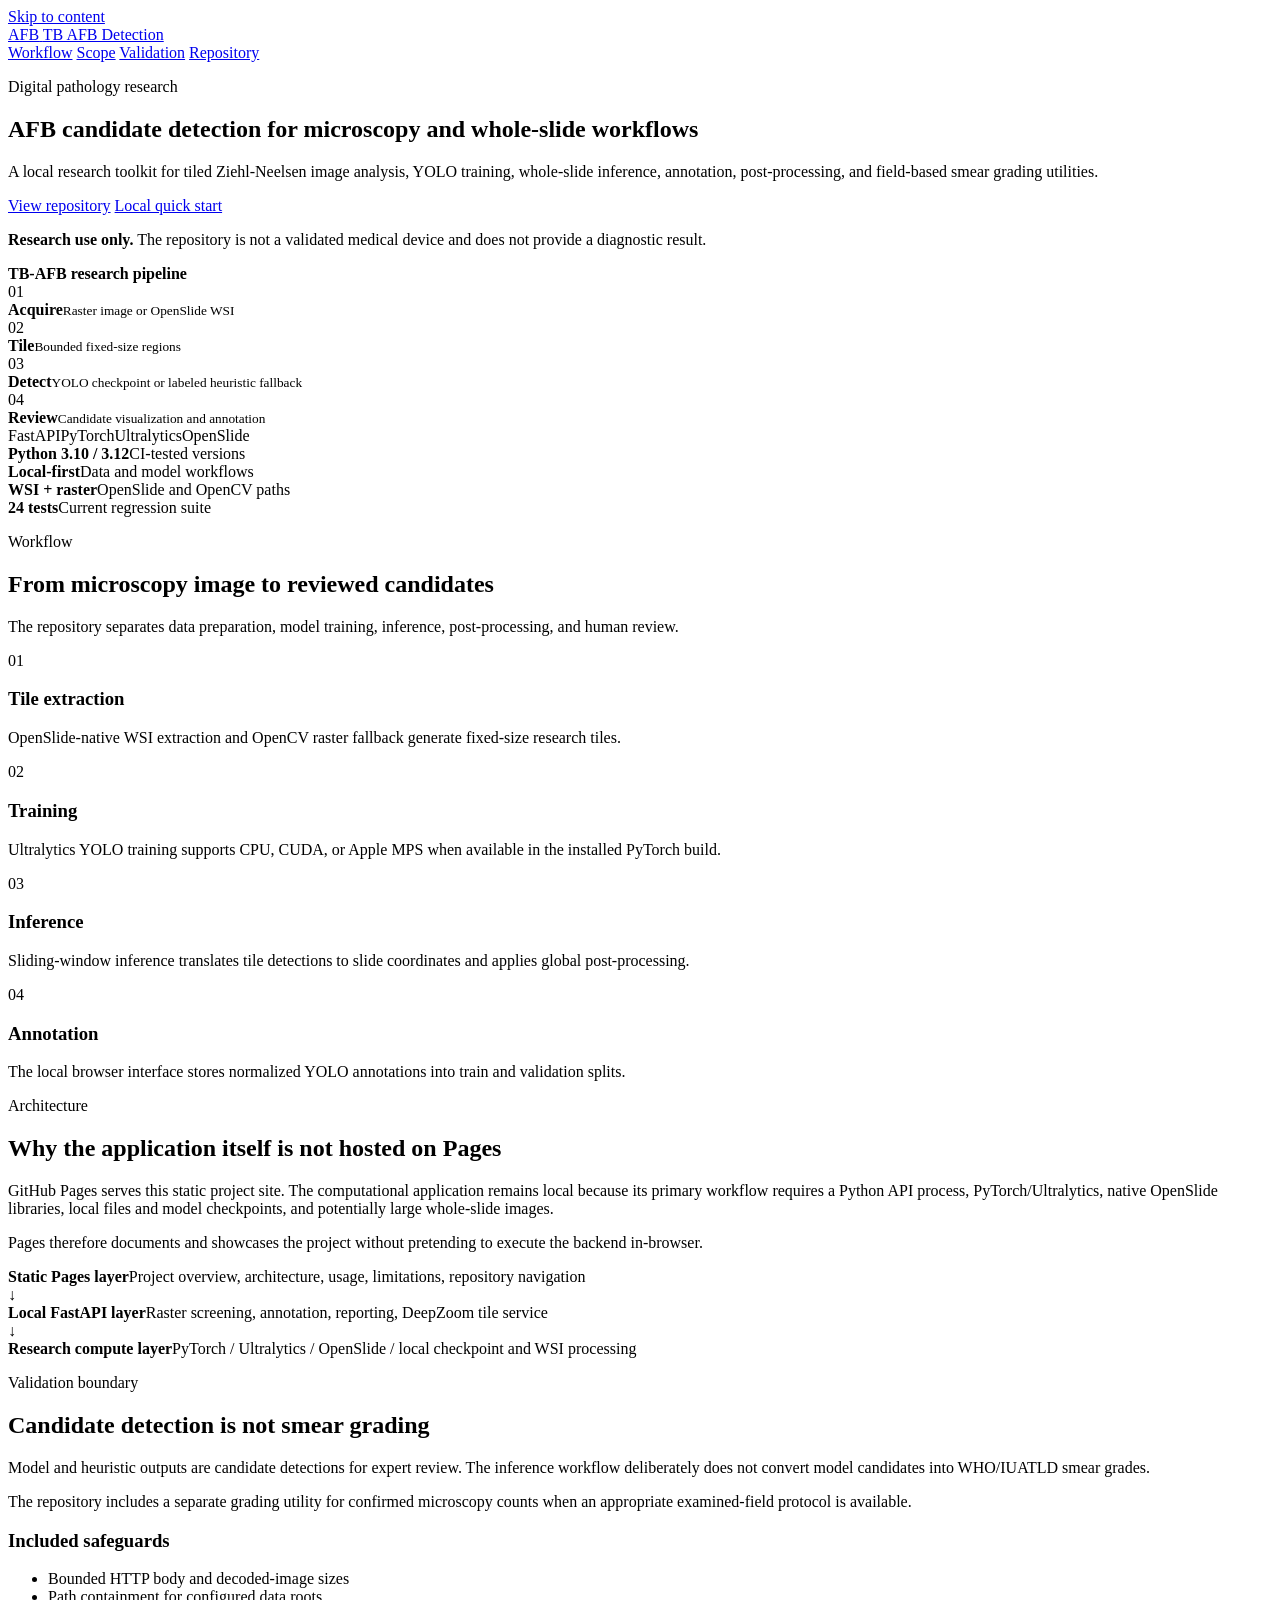
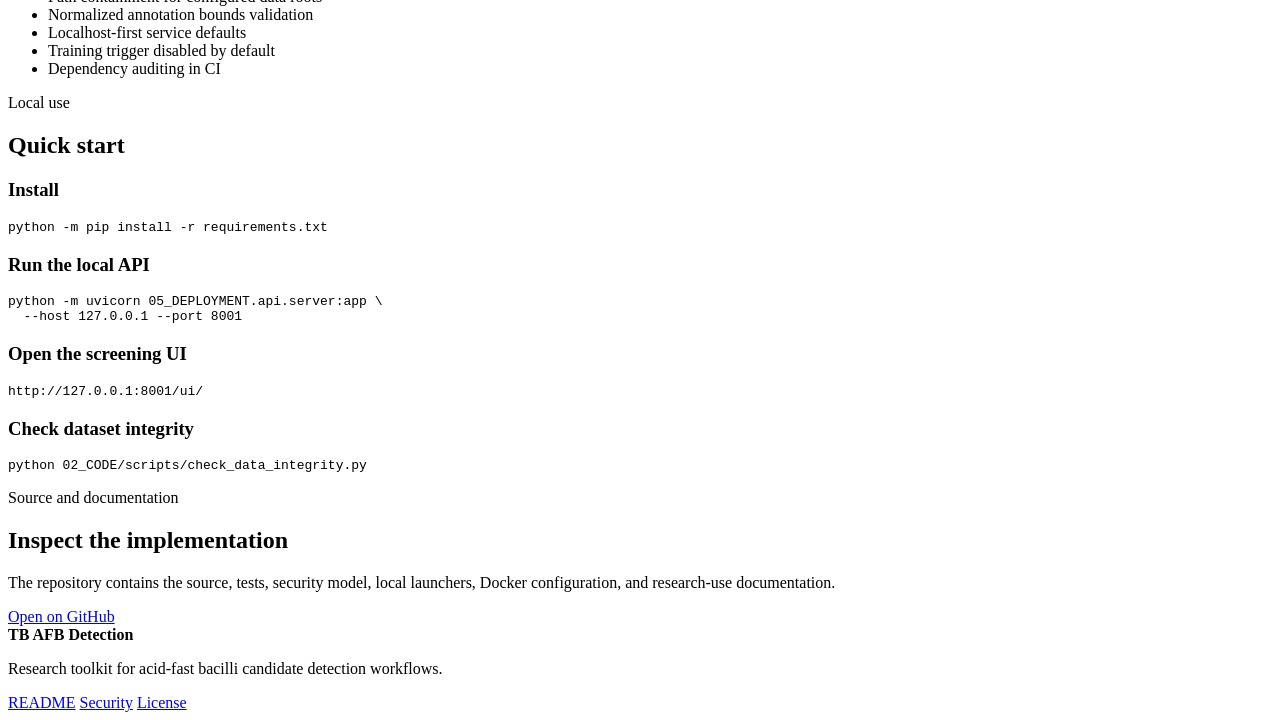
==== docs/index.html @ 01b3e407 "Add GitHub Pages project showcase" ====
<!doctype html>
<html lang="en">
<head>
  <meta charset="utf-8">
  <meta name="viewport" content="width=device-width, initial-scale=1">
  <meta name="description" content="TB AFB Detection research toolkit for acid-fast bacilli candidate detection in Ziehl-Neelsen microscopy images and whole-slide images.">
  <title>TB AFB Detection — Research Toolkit</title>
  <link rel="stylesheet" href="styles.css">
</head>
<body>
  <a class="skip-link" href="#main">Skip to content</a>

  <header class="site-header">
    <div class="shell nav">
      <a class="brand" href="./" aria-label="TB AFB Detection home">
        <span class="brand-mark" aria-hidden="true">AFB</span>
        <span>TB AFB Detection</span>
      </a>
      <nav aria-label="Primary">
        <a href="#workflow">Workflow</a>
        <a href="#scope">Scope</a>
        <a href="#validation">Validation</a>
        <a href="https://github.com/abusuraihsakhri/tb_afb_detection">Repository</a>
      </nav>
    </div>
  </header>

  <main id="main">
    <section class="hero">
      <div class="shell hero-grid">
        <div>
          <p class="eyebrow">Digital pathology research</p>
          <h1>AFB candidate detection for microscopy and whole-slide workflows</h1>
          <p class="lede">
            A local research toolkit for tiled Ziehl-Neelsen image analysis, YOLO training,
            whole-slide inference, annotation, post-processing, and field-based smear grading utilities.
          </p>
          <div class="actions">
            <a class="button primary" href="https://github.com/abusuraihsakhri/tb_afb_detection">View repository</a>
            <a class="button secondary" href="#quickstart">Local quick start</a>
          </div>
          <p class="research-note">
            <strong>Research use only.</strong> The repository is not a validated medical device and does not provide a diagnostic result.
          </p>
        </div>

        <div class="hero-panel" aria-label="Project capability summary">
          <div class="panel-bar">
            <span></span><span></span><span></span>
            <strong>TB-AFB research pipeline</strong>
          </div>
          <div class="pipeline">
            <div class="pipeline-step"><span>01</span><div><strong>Acquire</strong><small>Raster image or OpenSlide WSI</small></div></div>
            <div class="pipeline-step"><span>02</span><div><strong>Tile</strong><small>Bounded fixed-size regions</small></div></div>
            <div class="pipeline-step"><span>03</span><div><strong>Detect</strong><small>YOLO checkpoint or labeled heuristic fallback</small></div></div>
            <div class="pipeline-step"><span>04</span><div><strong>Review</strong><small>Candidate visualization and annotation</small></div></div>
          </div>
          <div class="panel-foot">
            <span>FastAPI</span><span>PyTorch</span><span>Ultralytics</span><span>OpenSlide</span>
          </div>
        </div>
      </div>
    </section>

    <section class="section compact" aria-label="Project status">
      <div class="shell stats">
        <article><strong>Python 3.10 / 3.12</strong><span>CI-tested versions</span></article>
        <article><strong>Local-first</strong><span>Data and model workflows</span></article>
        <article><strong>WSI + raster</strong><span>OpenSlide and OpenCV paths</span></article>
        <article><strong>24 tests</strong><span>Current regression suite</span></article>
      </div>
    </section>

    <section class="section" id="workflow">
      <div class="shell">
        <div class="section-heading">
          <p class="eyebrow">Workflow</p>
          <h2>From microscopy image to reviewed candidates</h2>
          <p>The repository separates data preparation, model training, inference, post-processing, and human review.</p>
        </div>

        <div class="cards four">
          <article class="card">
            <span class="card-index">01</span>
            <h3>Tile extraction</h3>
            <p>OpenSlide-native WSI extraction and OpenCV raster fallback generate fixed-size research tiles.</p>
          </article>
          <article class="card">
            <span class="card-index">02</span>
            <h3>Training</h3>
            <p>Ultralytics YOLO training supports CPU, CUDA, or Apple MPS when available in the installed PyTorch build.</p>
          </article>
          <article class="card">
            <span class="card-index">03</span>
            <h3>Inference</h3>
            <p>Sliding-window inference translates tile detections to slide coordinates and applies global post-processing.</p>
          </article>
          <article class="card">
            <span class="card-index">04</span>
            <h3>Annotation</h3>
            <p>The local browser interface stores normalized YOLO annotations into train and validation splits.</p>
          </article>
        </div>
      </div>
    </section>

    <section class="section muted" id="scope">
      <div class="shell split">
        <div>
          <p class="eyebrow">Architecture</p>
          <h2>Why the application itself is not hosted on Pages</h2>
          <p>
            GitHub Pages serves this static project site. The computational application remains local because
            its primary workflow requires a Python API process, PyTorch/Ultralytics, native OpenSlide libraries,
            local files and model checkpoints, and potentially large whole-slide images.
          </p>
          <p>
            Pages therefore documents and showcases the project without pretending to execute the backend in-browser.
          </p>
        </div>

        <div class="stack">
          <div class="stack-item"><strong>Static Pages layer</strong><span>Project overview, architecture, usage, limitations, repository navigation</span></div>
          <div class="stack-arrow" aria-hidden="true">↓</div>
          <div class="stack-item"><strong>Local FastAPI layer</strong><span>Raster screening, annotation, reporting, DeepZoom tile service</span></div>
          <div class="stack-arrow" aria-hidden="true">↓</div>
          <div class="stack-item"><strong>Research compute layer</strong><span>PyTorch / Ultralytics / OpenSlide / local checkpoint and WSI processing</span></div>
        </div>
      </div>
    </section>

    <section class="section" id="validation">
      <div class="shell split">
        <div>
          <p class="eyebrow">Validation boundary</p>
          <h2>Candidate detection is not smear grading</h2>
          <p>
            Model and heuristic outputs are candidate detections for expert review. The inference workflow deliberately
            does not convert model candidates into WHO/IUATLD smear grades.
          </p>
          <p>
            The repository includes a separate grading utility for confirmed microscopy counts when an appropriate
            examined-field protocol is available.
          </p>
        </div>

        <aside class="notice-card">
          <h3>Included safeguards</h3>
          <ul>
            <li>Bounded HTTP body and decoded-image sizes</li>
            <li>Path containment for configured data roots</li>
            <li>Normalized annotation bounds validation</li>
            <li>Localhost-first service defaults</li>
            <li>Training trigger disabled by default</li>
            <li>Dependency auditing in CI</li>
          </ul>
        </aside>
      </div>
    </section>

    <section class="section muted" id="quickstart">
      <div class="shell">
        <div class="section-heading">
          <p class="eyebrow">Local use</p>
          <h2>Quick start</h2>
        </div>

        <div class="code-grid">
          <div>
            <h3>Install</h3>
            <pre><code>python -m pip install -r requirements.txt</code></pre>
          </div>
          <div>
            <h3>Run the local API</h3>
            <pre><code>python -m uvicorn 05_DEPLOYMENT.api.server:app \
  --host 127.0.0.1 --port 8001</code></pre>
          </div>
          <div>
            <h3>Open the screening UI</h3>
            <pre><code>http://127.0.0.1:8001/ui/</code></pre>
          </div>
          <div>
            <h3>Check dataset integrity</h3>
            <pre><code>python 02_CODE/scripts/check_data_integrity.py</code></pre>
          </div>
        </div>
      </div>
    </section>

    <section class="section">
      <div class="shell callout">
        <div>
          <p class="eyebrow">Source and documentation</p>
          <h2>Inspect the implementation</h2>
          <p>The repository contains the source, tests, security model, local launchers, Docker configuration, and research-use documentation.</p>
        </div>
        <a class="button primary" href="https://github.com/abusuraihsakhri/tb_afb_detection">Open on GitHub</a>
      </div>
    </section>
  </main>

  <footer>
    <div class="shell footer-grid">
      <div>
        <strong>TB AFB Detection</strong>
        <p>Research toolkit for acid-fast bacilli candidate detection workflows.</p>
      </div>
      <div>
        <a href="https://github.com/abusuraihsakhri/tb_afb_detection/blob/main/README.md">README</a>
        <a href="https://github.com/abusuraihsakhri/tb_afb_detection/blob/main/SECURITY.md">Security</a>
        <a href="https://github.com/abusuraihsakhri/tb_afb_detection/blob/main/LICENSE">License</a>
      </div>
    </div>
  </footer>
</body>
</html>
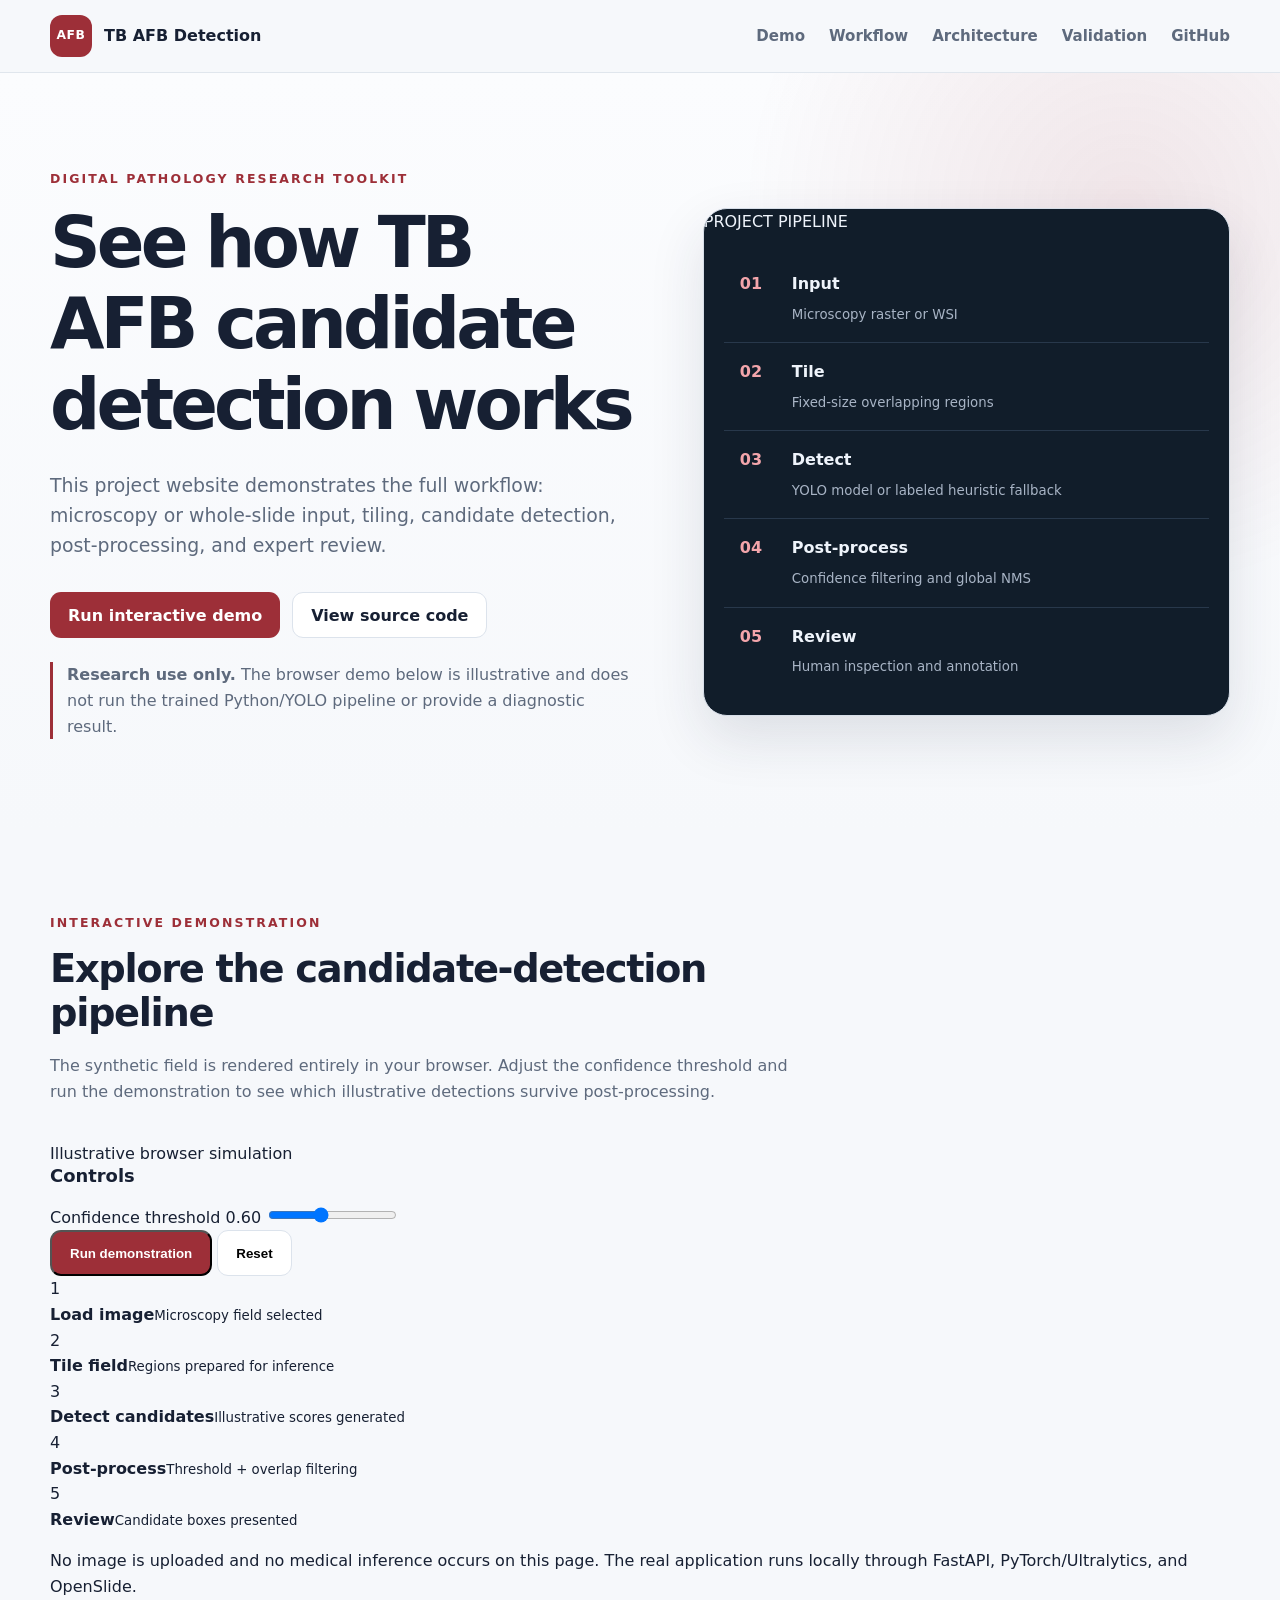
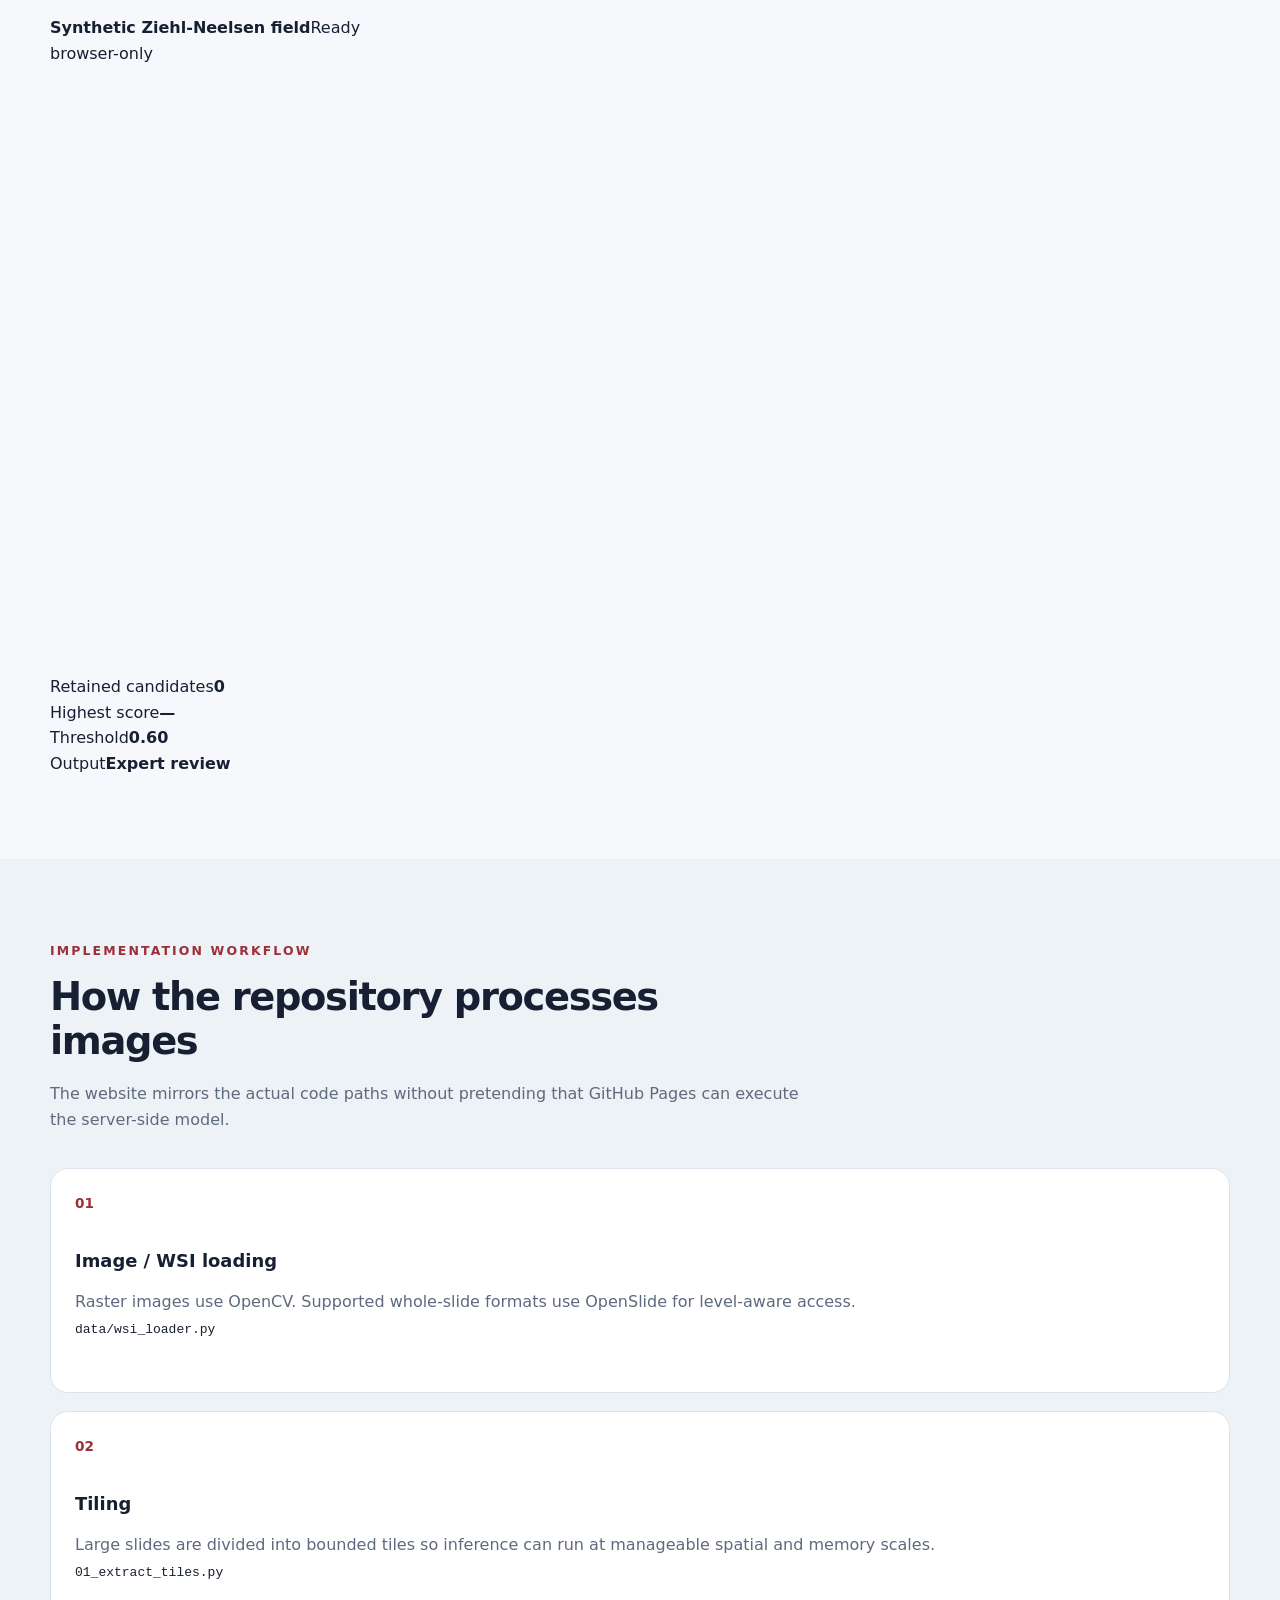
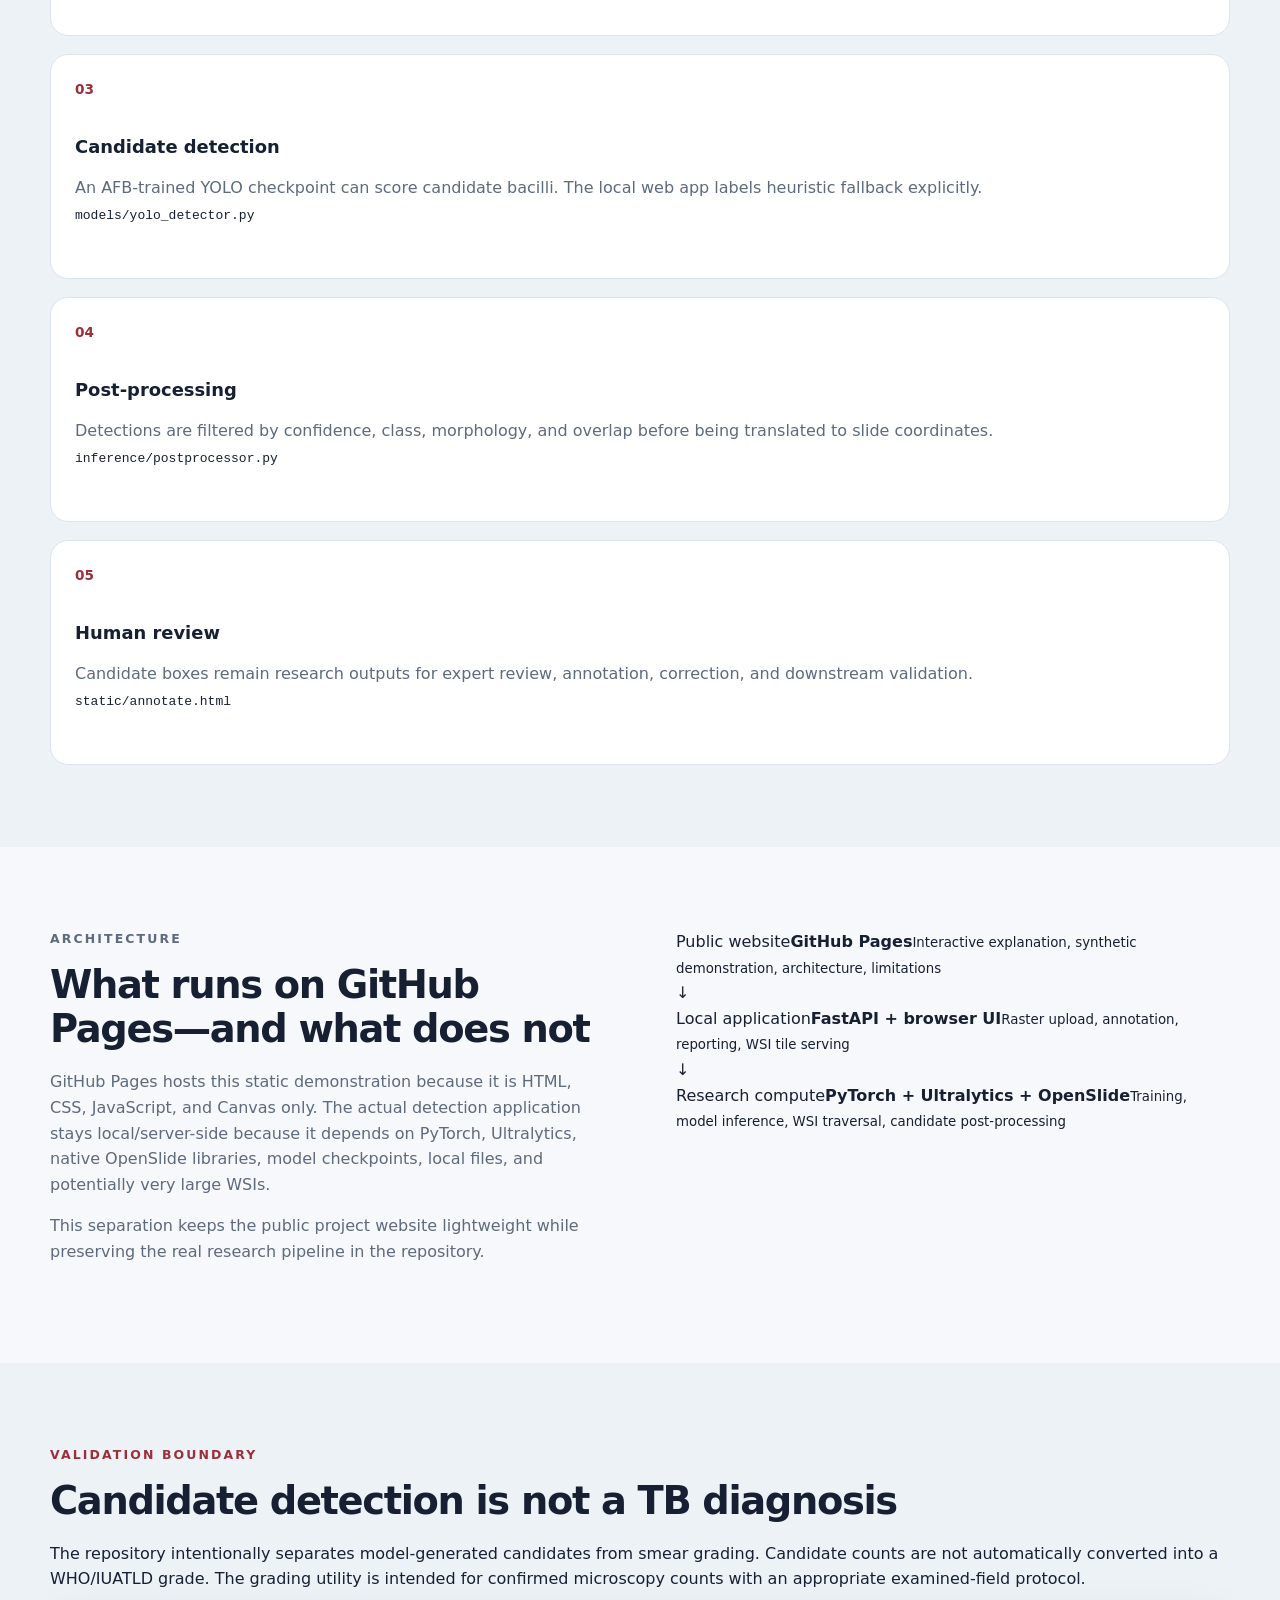
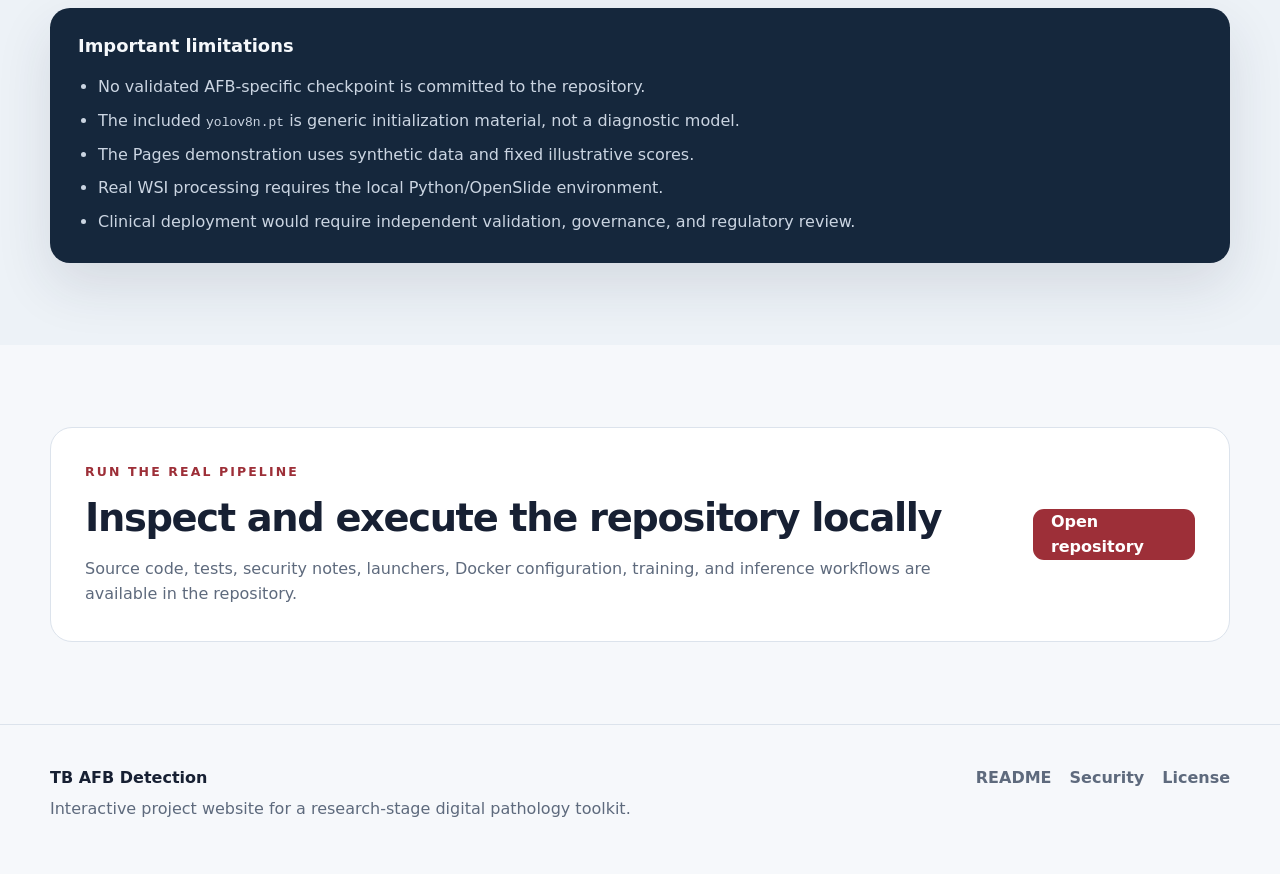
==== commit 4c91dd6f: "Build interactive TB-AFB project showcase" ====
--- a/docs/index.html
+++ b/docs/index.html
@@ -3,24 +3,18 @@
 <head>
   <meta charset="utf-8">
   <meta name="viewport" content="width=device-width, initial-scale=1">
-  <meta name="description" content="TB AFB Detection research toolkit for acid-fast bacilli candidate detection in Ziehl-Neelsen microscopy images and whole-slide images.">
-  <title>TB AFB Detection — Research Toolkit</title>
+  <meta name="description" content="Interactive project website for the TB AFB Detection research toolkit, demonstrating the microscopy and whole-slide candidate-detection workflow.">
+  <meta http-equiv="Content-Security-Policy" content="default-src 'self'; script-src 'self'; style-src 'self'; img-src 'self' data: blob:; object-src 'none'; base-uri 'none'; form-action 'none'">
+  <title>TB AFB Detection — Interactive Project Demo</title>
   <link rel="stylesheet" href="styles.css">
 </head>
 <body>
   <a class="skip-link" href="#main">Skip to content</a>
-
   <header class="site-header">
     <div class="shell nav">
-      <a class="brand" href="./" aria-label="TB AFB Detection home">
-        <span class="brand-mark" aria-hidden="true">AFB</span>
-        <span>TB AFB Detection</span>
-      </a>
-      <nav aria-label="Primary">
-        <a href="#workflow">Workflow</a>
-        <a href="#scope">Scope</a>
-        <a href="#validation">Validation</a>
-        <a href="https://github.com/abusuraihsakhri/tb_afb_detection">Repository</a>
+      <a class="brand" href="./" aria-label="TB AFB Detection home"><span class="brand-mark" aria-hidden="true">AFB</span><span>TB AFB Detection</span></a>
+      <nav aria-label="Primary navigation">
+        <a href="#demo">Demo</a><a href="#workflow">Workflow</a><a href="#architecture">Architecture</a><a href="#validation">Validation</a><a href="https://github.com/abusuraihsakhri/tb_afb_detection">GitHub</a>
       </nav>
     </div>
   </header>
@@ -29,188 +23,104 @@
     <section class="hero">
       <div class="shell hero-grid">
         <div>
-          <p class="eyebrow">Digital pathology research</p>
-          <h1>AFB candidate detection for microscopy and whole-slide workflows</h1>
-          <p class="lede">
-            A local research toolkit for tiled Ziehl-Neelsen image analysis, YOLO training,
-            whole-slide inference, annotation, post-processing, and field-based smear grading utilities.
-          </p>
+          <p class="eyebrow">Digital pathology research toolkit</p>
+          <h1>See how TB AFB candidate detection works</h1>
+          <p class="lede">This project website demonstrates the full workflow: microscopy or whole-slide input, tiling, candidate detection, post-processing, and expert review.</p>
           <div class="actions">
-            <a class="button primary" href="https://github.com/abusuraihsakhri/tb_afb_detection">View repository</a>
-            <a class="button secondary" href="#quickstart">Local quick start</a>
+            <a class="button primary" href="#demo">Run interactive demo</a>
+            <a class="button secondary" href="https://github.com/abusuraihsakhri/tb_afb_detection">View source code</a>
           </div>
-          <p class="research-note">
-            <strong>Research use only.</strong> The repository is not a validated medical device and does not provide a diagnostic result.
-          </p>
+          <p class="research-note"><strong>Research use only.</strong> The browser demo below is illustrative and does not run the trained Python/YOLO pipeline or provide a diagnostic result.</p>
         </div>
+        <aside class="hero-panel" aria-label="Pipeline summary">
+          <div class="panel-label">PROJECT PIPELINE</div>
+          <div class="pipeline">
+            <div class="pipeline-step"><span>01</span><div><strong>Input</strong><small>Microscopy raster or WSI</small></div></div>
+            <div class="pipeline-step"><span>02</span><div><strong>Tile</strong><small>Fixed-size overlapping regions</small></div></div>
+            <div class="pipeline-step"><span>03</span><div><strong>Detect</strong><small>YOLO model or labeled heuristic fallback</small></div></div>
+            <div class="pipeline-step"><span>04</span><div><strong>Post-process</strong><small>Confidence filtering and global NMS</small></div></div>
+            <div class="pipeline-step"><span>05</span><div><strong>Review</strong><small>Human inspection and annotation</small></div></div>
+          </div>
+        </aside>
+      </div>
+    </section>
 
-        <div class="hero-panel" aria-label="Project capability summary">
-          <div class="panel-bar">
-            <span></span><span></span><span></span>
-            <strong>TB-AFB research pipeline</strong>
-          </div>
-          <div class="pipeline">
-            <div class="pipeline-step"><span>01</span><div><strong>Acquire</strong><small>Raster image or OpenSlide WSI</small></div></div>
-            <div class="pipeline-step"><span>02</span><div><strong>Tile</strong><small>Bounded fixed-size regions</small></div></div>
-            <div class="pipeline-step"><span>03</span><div><strong>Detect</strong><small>YOLO checkpoint or labeled heuristic fallback</small></div></div>
-            <div class="pipeline-step"><span>04</span><div><strong>Review</strong><small>Candidate visualization and annotation</small></div></div>
-          </div>
-          <div class="panel-foot">
-            <span>FastAPI</span><span>PyTorch</span><span>Ultralytics</span><span>OpenSlide</span>
-          </div>
+    <section class="section demo-section" id="demo">
+      <div class="shell">
+        <div class="section-heading">
+          <p class="eyebrow">Interactive demonstration</p>
+          <h2>Explore the candidate-detection pipeline</h2>
+          <p>The synthetic field is rendered entirely in your browser. Adjust the confidence threshold and run the demonstration to see which illustrative detections survive post-processing.</p>
+        </div>
+        <div class="demo-layout">
+          <section class="demo-controls" aria-label="Demo controls">
+            <div class="demo-badge">Illustrative browser simulation</div>
+            <h3>Controls</h3>
+            <label class="slider-label" for="threshold">Confidence threshold <output id="threshold-value" for="threshold">0.60</output></label>
+            <input id="threshold" type="range" min="0.40" max="0.90" step="0.05" value="0.60">
+            <div class="button-row">
+              <button class="button primary" id="run-demo" type="button">Run demonstration</button>
+              <button class="button secondary" id="reset-demo" type="button">Reset</button>
+            </div>
+            <div class="stage-list" aria-label="Pipeline stages">
+              <div class="stage" data-stage="input"><span>1</span><div><strong>Load image</strong><small>Microscopy field selected</small></div></div>
+              <div class="stage" data-stage="tile"><span>2</span><div><strong>Tile field</strong><small>Regions prepared for inference</small></div></div>
+              <div class="stage" data-stage="detect"><span>3</span><div><strong>Detect candidates</strong><small>Illustrative scores generated</small></div></div>
+              <div class="stage" data-stage="post"><span>4</span><div><strong>Post-process</strong><small>Threshold + overlap filtering</small></div></div>
+              <div class="stage" data-stage="review"><span>5</span><div><strong>Review</strong><small>Candidate boxes presented</small></div></div>
+            </div>
+            <p class="demo-note">No image is uploaded and no medical inference occurs on this page. The real application runs locally through FastAPI, PyTorch/Ultralytics, and OpenSlide.</p>
+          </section>
+
+          <section class="demo-visual" aria-label="Synthetic microscopy demonstration">
+            <div class="viewer-bar"><div><strong>Synthetic Ziehl-Neelsen field</strong><span id="demo-status">Ready</span></div><span class="viewer-chip">browser-only</span></div>
+            <div class="canvas-wrap"><canvas id="demo-canvas" width="960" height="600" aria-label="Synthetic microscopy field with illustrative AFB candidate boxes"></canvas></div>
+            <div class="demo-metrics" aria-live="polite">
+              <article><span>Retained candidates</span><strong id="candidate-count">0</strong></article>
+              <article><span>Highest score</span><strong id="highest-score">—</strong></article>
+              <article><span>Threshold</span><strong id="metric-threshold">0.60</strong></article>
+              <article><span>Output</span><strong>Expert review</strong></article>
+            </div>
+          </section>
         </div>
       </div>
     </section>
 
-    <section class="section compact" aria-label="Project status">
-      <div class="shell stats">
-        <article><strong>Python 3.10 / 3.12</strong><span>CI-tested versions</span></article>
-        <article><strong>Local-first</strong><span>Data and model workflows</span></article>
-        <article><strong>WSI + raster</strong><span>OpenSlide and OpenCV paths</span></article>
-        <article><strong>24 tests</strong><span>Current regression suite</span></article>
-      </div>
-    </section>
-
-    <section class="section" id="workflow">
+    <section class="section muted" id="workflow">
       <div class="shell">
-        <div class="section-heading">
-          <p class="eyebrow">Workflow</p>
-          <h2>From microscopy image to reviewed candidates</h2>
-          <p>The repository separates data preparation, model training, inference, post-processing, and human review.</p>
-        </div>
-
-        <div class="cards four">
-          <article class="card">
-            <span class="card-index">01</span>
-            <h3>Tile extraction</h3>
-            <p>OpenSlide-native WSI extraction and OpenCV raster fallback generate fixed-size research tiles.</p>
-          </article>
-          <article class="card">
-            <span class="card-index">02</span>
-            <h3>Training</h3>
-            <p>Ultralytics YOLO training supports CPU, CUDA, or Apple MPS when available in the installed PyTorch build.</p>
-          </article>
-          <article class="card">
-            <span class="card-index">03</span>
-            <h3>Inference</h3>
-            <p>Sliding-window inference translates tile detections to slide coordinates and applies global post-processing.</p>
-          </article>
-          <article class="card">
-            <span class="card-index">04</span>
-            <h3>Annotation</h3>
-            <p>The local browser interface stores normalized YOLO annotations into train and validation splits.</p>
-          </article>
+        <div class="section-heading"><p class="eyebrow">Implementation workflow</p><h2>How the repository processes images</h2><p>The website mirrors the actual code paths without pretending that GitHub Pages can execute the server-side model.</p></div>
+        <div class="cards five">
+          <article class="card"><span class="card-index">01</span><h3>Image / WSI loading</h3><p>Raster images use OpenCV. Supported whole-slide formats use OpenSlide for level-aware access.</p><code>data/wsi_loader.py</code></article>
+          <article class="card"><span class="card-index">02</span><h3>Tiling</h3><p>Large slides are divided into bounded tiles so inference can run at manageable spatial and memory scales.</p><code>01_extract_tiles.py</code></article>
+          <article class="card"><span class="card-index">03</span><h3>Candidate detection</h3><p>An AFB-trained YOLO checkpoint can score candidate bacilli. The local web app labels heuristic fallback explicitly.</p><code>models/yolo_detector.py</code></article>
+          <article class="card"><span class="card-index">04</span><h3>Post-processing</h3><p>Detections are filtered by confidence, class, morphology, and overlap before being translated to slide coordinates.</p><code>inference/postprocessor.py</code></article>
+          <article class="card"><span class="card-index">05</span><h3>Human review</h3><p>Candidate boxes remain research outputs for expert review, annotation, correction, and downstream validation.</p><code>static/annotate.html</code></article>
         </div>
       </div>
     </section>
 
-    <section class="section muted" id="scope">
+    <section class="section" id="architecture">
       <div class="shell split">
-        <div>
-          <p class="eyebrow">Architecture</p>
-          <h2>Why the application itself is not hosted on Pages</h2>
-          <p>
-            GitHub Pages serves this static project site. The computational application remains local because
-            its primary workflow requires a Python API process, PyTorch/Ultralytics, native OpenSlide libraries,
-            local files and model checkpoints, and potentially large whole-slide images.
-          </p>
-          <p>
-            Pages therefore documents and showcases the project without pretending to execute the backend in-browser.
-          </p>
-        </div>
-
-        <div class="stack">
-          <div class="stack-item"><strong>Static Pages layer</strong><span>Project overview, architecture, usage, limitations, repository navigation</span></div>
-          <div class="stack-arrow" aria-hidden="true">↓</div>
-          <div class="stack-item"><strong>Local FastAPI layer</strong><span>Raster screening, annotation, reporting, DeepZoom tile service</span></div>
-          <div class="stack-arrow" aria-hidden="true">↓</div>
-          <div class="stack-item"><strong>Research compute layer</strong><span>PyTorch / Ultralytics / OpenSlide / local checkpoint and WSI processing</span></div>
+        <div><p class="eyebrow">Architecture</p><h2>What runs on GitHub Pages—and what does not</h2><p>GitHub Pages hosts this static demonstration because it is HTML, CSS, JavaScript, and Canvas only. The actual detection application stays local/server-side because it depends on PyTorch, Ultralytics, native OpenSlide libraries, model checkpoints, local files, and potentially very large WSIs.</p><p>This separation keeps the public project website lightweight while preserving the real research pipeline in the repository.</p></div>
+        <div class="architecture-stack">
+          <div class="architecture-item"><span>Public website</span><strong>GitHub Pages</strong><small>Interactive explanation, synthetic demonstration, architecture, limitations</small></div><div class="connector">↓</div>
+          <div class="architecture-item"><span>Local application</span><strong>FastAPI + browser UI</strong><small>Raster upload, annotation, reporting, WSI tile serving</small></div><div class="connector">↓</div>
+          <div class="architecture-item"><span>Research compute</span><strong>PyTorch + Ultralytics + OpenSlide</strong><small>Training, model inference, WSI traversal, candidate post-processing</small></div>
         </div>
       </div>
     </section>
 
-    <section class="section" id="validation">
-      <div class="shell split">
-        <div>
-          <p class="eyebrow">Validation boundary</p>
-          <h2>Candidate detection is not smear grading</h2>
-          <p>
-            Model and heuristic outputs are candidate detections for expert review. The inference workflow deliberately
-            does not convert model candidates into WHO/IUATLD smear grades.
-          </p>
-          <p>
-            The repository includes a separate grading utility for confirmed microscopy counts when an appropriate
-            examined-field protocol is available.
-          </p>
-        </div>
-
-        <aside class="notice-card">
-          <h3>Included safeguards</h3>
-          <ul>
-            <li>Bounded HTTP body and decoded-image sizes</li>
-            <li>Path containment for configured data roots</li>
-            <li>Normalized annotation bounds validation</li>
-            <li>Localhost-first service defaults</li>
-            <li>Training trigger disabled by default</li>
-            <li>Dependency auditing in CI</li>
-          </ul>
-        </aside>
+    <section class="section muted" id="validation">
+      <div class="shell validation-grid">
+        <div><p class="eyebrow">Validation boundary</p><h2>Candidate detection is not a TB diagnosis</h2><p>The repository intentionally separates model-generated candidates from smear grading. Candidate counts are not automatically converted into a WHO/IUATLD grade. The grading utility is intended for confirmed microscopy counts with an appropriate examined-field protocol.</p></div>
+        <aside class="notice-card"><h3>Important limitations</h3><ul><li>No validated AFB-specific checkpoint is committed to the repository.</li><li>The included <code>yolov8n.pt</code> is generic initialization material, not a diagnostic model.</li><li>The Pages demonstration uses synthetic data and fixed illustrative scores.</li><li>Real WSI processing requires the local Python/OpenSlide environment.</li><li>Clinical deployment would require independent validation, governance, and regulatory review.</li></ul></aside>
       </div>
     </section>
 
-    <section class="section muted" id="quickstart">
-      <div class="shell">
-        <div class="section-heading">
-          <p class="eyebrow">Local use</p>
-          <h2>Quick start</h2>
-        </div>
-
-        <div class="code-grid">
-          <div>
-            <h3>Install</h3>
-            <pre><code>python -m pip install -r requirements.txt</code></pre>
-          </div>
-          <div>
-            <h3>Run the local API</h3>
-            <pre><code>python -m uvicorn 05_DEPLOYMENT.api.server:app \
-  --host 127.0.0.1 --port 8001</code></pre>
-          </div>
-          <div>
-            <h3>Open the screening UI</h3>
-            <pre><code>http://127.0.0.1:8001/ui/</code></pre>
-          </div>
-          <div>
-            <h3>Check dataset integrity</h3>
-            <pre><code>python 02_CODE/scripts/check_data_integrity.py</code></pre>
-          </div>
-        </div>
-      </div>
-    </section>
-
-    <section class="section">
-      <div class="shell callout">
-        <div>
-          <p class="eyebrow">Source and documentation</p>
-          <h2>Inspect the implementation</h2>
-          <p>The repository contains the source, tests, security model, local launchers, Docker configuration, and research-use documentation.</p>
-        </div>
-        <a class="button primary" href="https://github.com/abusuraihsakhri/tb_afb_detection">Open on GitHub</a>
-      </div>
-    </section>
+    <section class="section"><div class="shell callout"><div><p class="eyebrow">Run the real pipeline</p><h2>Inspect and execute the repository locally</h2><p>Source code, tests, security notes, launchers, Docker configuration, training, and inference workflows are available in the repository.</p></div><a class="button primary" href="https://github.com/abusuraihsakhri/tb_afb_detection">Open repository</a></div></section>
   </main>
 
-  <footer>
-    <div class="shell footer-grid">
-      <div>
-        <strong>TB AFB Detection</strong>
-        <p>Research toolkit for acid-fast bacilli candidate detection workflows.</p>
-      </div>
-      <div>
-        <a href="https://github.com/abusuraihsakhri/tb_afb_detection/blob/main/README.md">README</a>
-        <a href="https://github.com/abusuraihsakhri/tb_afb_detection/blob/main/SECURITY.md">Security</a>
-        <a href="https://github.com/abusuraihsakhri/tb_afb_detection/blob/main/LICENSE">License</a>
-      </div>
-    </div>
-  </footer>
+  <footer><div class="shell footer-grid"><div><strong>TB AFB Detection</strong><p>Interactive project website for a research-stage digital pathology toolkit.</p></div><div><a href="https://github.com/abusuraihsakhri/tb_afb_detection/blob/main/README.md">README</a><a href="https://github.com/abusuraihsakhri/tb_afb_detection/blob/main/SECURITY.md">Security</a><a href="https://github.com/abusuraihsakhri/tb_afb_detection/blob/main/LICENSE">License</a></div></div></footer>
+  <script src="demo.js"></script>
 </body>
 </html>
--- a/docs/styles.css
+++ b/docs/styles.css
@@ -0,0 +1,313 @@
+:root {
+  --bg: #f6f8fb;
+  --surface: #ffffff;
+  --surface-alt: #edf2f7;
+  --text: #172033;
+  --muted: #5e6a7d;
+  --line: #dce3ec;
+  --accent: #9d2f38;
+  --accent-dark: #76232a;
+  --navy: #15273c;
+  --radius: 18px;
+  --shadow: 0 22px 55px rgba(29, 44, 67, 0.12);
+}
+
+* { box-sizing: border-box; }
+html { scroll-behavior: smooth; }
+body {
+  margin: 0;
+  font-family: Inter, ui-sans-serif, system-ui, -apple-system, BlinkMacSystemFont, "Segoe UI", sans-serif;
+  color: var(--text);
+  background: var(--bg);
+  line-height: 1.6;
+}
+a { color: inherit; }
+.shell { width: min(1180px, calc(100% - 40px)); margin: 0 auto; }
+.skip-link {
+  position: absolute;
+  left: -9999px;
+  top: 8px;
+  padding: 10px 14px;
+  background: var(--navy);
+  color: #fff;
+  border-radius: 8px;
+  z-index: 100;
+}
+.skip-link:focus { left: 12px; }
+.site-header {
+  position: sticky;
+  top: 0;
+  z-index: 20;
+  background: rgba(246, 248, 251, 0.92);
+  backdrop-filter: blur(14px);
+  border-bottom: 1px solid rgba(220, 227, 236, 0.85);
+}
+.nav {
+  min-height: 72px;
+  display: flex;
+  align-items: center;
+  justify-content: space-between;
+  gap: 28px;
+}
+.brand {
+  display: flex;
+  gap: 12px;
+  align-items: center;
+  text-decoration: none;
+  font-weight: 750;
+}
+.brand-mark {
+  display: grid;
+  place-items: center;
+  width: 42px;
+  height: 42px;
+  border-radius: 12px;
+  background: var(--accent);
+  color: #fff;
+  font-size: .77rem;
+  letter-spacing: .05em;
+}
+nav { display: flex; align-items: center; gap: 24px; }
+nav a {
+  text-decoration: none;
+  color: var(--muted);
+  font-size: .94rem;
+  font-weight: 600;
+}
+nav a:hover, nav a:focus-visible { color: var(--accent); }
+.hero {
+  padding: 96px 0 76px;
+  background:
+    radial-gradient(circle at 88% 18%, rgba(157,47,56,.11), transparent 24rem),
+    linear-gradient(180deg, #fbfcfe, var(--bg));
+}
+.hero-grid {
+  display: grid;
+  grid-template-columns: 1.05fr .95fr;
+  align-items: center;
+  gap: 70px;
+}
+.eyebrow {
+  margin: 0 0 14px;
+  font-size: .78rem;
+  text-transform: uppercase;
+  letter-spacing: .17em;
+  font-weight: 800;
+  color: var(--accent);
+}
+h1, h2, h3 { line-height: 1.15; margin-top: 0; }
+h1 {
+  max-width: 760px;
+  margin-bottom: 24px;
+  font-size: clamp(2.6rem, 5.5vw, 5.3rem);
+  letter-spacing: -.055em;
+}
+h2 {
+  font-size: clamp(2rem, 3vw, 3rem);
+  letter-spacing: -.035em;
+  margin-bottom: 18px;
+}
+h3 { font-size: 1.12rem; }
+.lede {
+  max-width: 700px;
+  color: var(--muted);
+  font-size: 1.18rem;
+}
+.actions {
+  display: flex;
+  gap: 12px;
+  flex-wrap: wrap;
+  margin: 32px 0 24px;
+}
+.button {
+  display: inline-flex;
+  justify-content: center;
+  align-items: center;
+  min-height: 46px;
+  padding: 0 18px;
+  border-radius: 11px;
+  text-decoration: none;
+  font-weight: 750;
+  transition: .18s ease;
+}
+.button:hover { transform: translateY(-1px); }
+.primary { background: var(--accent); color: #fff; }
+.primary:hover { background: var(--accent-dark); }
+.secondary { border: 1px solid var(--line); background: var(--surface); }
+.research-note {
+  padding-left: 14px;
+  border-left: 3px solid var(--accent);
+  color: var(--muted);
+  max-width: 690px;
+}
+.hero-panel {
+  overflow: hidden;
+  border: 1px solid #d7dee8;
+  border-radius: 24px;
+  background: #111d2a;
+  box-shadow: var(--shadow);
+  color: #eff4fb;
+}
+.panel-bar {
+  display: flex;
+  align-items: center;
+  gap: 7px;
+  padding: 15px 18px;
+  border-bottom: 1px solid #2c3b4d;
+  color: #aeb9c9;
+  font-size: .8rem;
+}
+.panel-bar span { width: 9px; height: 9px; border-radius: 50%; background: #5b6b80; }
+.panel-bar strong { margin-left: 8px; }
+.pipeline { padding: 20px; }
+.pipeline-step {
+  display: grid;
+  grid-template-columns: 38px 1fr;
+  align-items: start;
+  gap: 14px;
+  padding: 16px;
+  border-bottom: 1px solid #28384b;
+}
+.pipeline-step:last-child { border-bottom: 0; }
+.pipeline-step > span {
+  color: #f3a5ab;
+  font-weight: 800;
+  font-variant-numeric: tabular-nums;
+}
+.pipeline-step strong { display: block; margin-bottom: 4px; }
+.pipeline-step small { color: #a8b4c5; }
+.panel-foot {
+  display: flex;
+  flex-wrap: wrap;
+  gap: 8px;
+  padding: 0 20px 20px;
+}
+.panel-foot span {
+  border: 1px solid #34475f;
+  padding: 5px 9px;
+  border-radius: 999px;
+  color: #acb8c9;
+  font-size: .76rem;
+}
+.section { padding: 82px 0; }
+.section.compact { padding: 0 0 24px; }
+.muted { background: var(--surface-alt); }
+.section-heading { max-width: 760px; margin-bottom: 36px; }
+.section-heading > p:last-child, .split > div > p { color: var(--muted); }
+.stats {
+  display: grid;
+  grid-template-columns: repeat(4, 1fr);
+  overflow: hidden;
+  border: 1px solid var(--line);
+  border-radius: 16px;
+  background: var(--surface);
+}
+.stats article { padding: 22px 24px; border-right: 1px solid var(--line); }
+.stats article:last-child { border-right: 0; }
+.stats strong, .stats span { display: block; }
+.stats strong { margin-bottom: 3px; }
+.stats span { color: var(--muted); font-size: .87rem; }
+.cards { display: grid; gap: 18px; }
+.cards.four { grid-template-columns: repeat(4, 1fr); }
+.card {
+  min-height: 225px;
+  padding: 24px;
+  border: 1px solid var(--line);
+  border-radius: var(--radius);
+  background: var(--surface);
+}
+.card-index {
+  display: block;
+  margin-bottom: 36px;
+  color: var(--accent);
+  font-weight: 850;
+  font-size: .85rem;
+}
+.card p { margin-bottom: 0; color: var(--muted); }
+.split {
+  display: grid;
+  grid-template-columns: 1fr 1fr;
+  gap: 72px;
+  align-items: start;
+}
+.stack { display: grid; gap: 8px; }
+.stack-item {
+  padding: 22px 24px;
+  background: var(--surface);
+  border: 1px solid var(--line);
+  border-radius: 15px;
+}
+.stack-item strong, .stack-item span { display: block; }
+.stack-item span { margin-top: 6px; color: var(--muted); font-size: .92rem; }
+.stack-arrow { padding-left: 24px; color: var(--accent); font-weight: 900; }
+.notice-card {
+  padding: 28px;
+  background: var(--navy);
+  color: #f5f8fb;
+  border-radius: 20px;
+  box-shadow: var(--shadow);
+}
+.notice-card ul { padding-left: 20px; margin-bottom: 0; color: #cbd5e2; }
+.notice-card li + li { margin-top: 8px; }
+.code-grid {
+  display: grid;
+  grid-template-columns: 1fr 1fr;
+  gap: 16px;
+}
+.code-grid > div {
+  padding: 22px;
+  background: var(--surface);
+  border: 1px solid var(--line);
+  border-radius: 16px;
+}
+pre {
+  margin: 0;
+  overflow-x: auto;
+  border-radius: 11px;
+  padding: 15px;
+  background: #101d2a;
+  color: #e6edf5;
+  font-size: .85rem;
+}
+.callout {
+  display: flex;
+  justify-content: space-between;
+  gap: 30px;
+  align-items: center;
+  padding: 34px;
+  border-radius: 22px;
+  background: var(--surface);
+  border: 1px solid var(--line);
+}
+.callout h2 { margin-bottom: 10px; }
+.callout p:last-child { margin-bottom: 0; color: var(--muted); }
+footer {
+  padding: 40px 0 52px;
+  border-top: 1px solid var(--line);
+  color: var(--muted);
+}
+.footer-grid { display: flex; justify-content: space-between; gap: 32px; }
+.footer-grid strong { color: var(--text); }
+.footer-grid p { margin: 6px 0 0; }
+.footer-grid > div:last-child { display: flex; gap: 18px; align-items: flex-start; }
+.footer-grid a { text-decoration: none; font-weight: 600; }
+
+@media (max-width: 900px) {
+  .hero-grid, .split { grid-template-columns: 1fr; gap: 44px; }
+  .cards.four { grid-template-columns: 1fr 1fr; }
+  .stats { grid-template-columns: 1fr 1fr; }
+  .stats article:nth-child(2) { border-right: 0; }
+  .stats article:nth-child(-n+2) { border-bottom: 1px solid var(--line); }
+  nav a:not(:last-child) { display: none; }
+}
+
+@media (max-width: 620px) {
+  .shell { width: min(100% - 28px, 1180px); }
+  .hero { padding-top: 68px; }
+  h1 { font-size: clamp(2.55rem, 15vw, 4.2rem); }
+  .cards.four, .code-grid, .stats { grid-template-columns: 1fr; }
+  .stats article { border-right: 0; border-bottom: 1px solid var(--line); }
+  .stats article:last-child { border-bottom: 0; }
+  .callout, .footer-grid { align-items: stretch; flex-direction: column; }
+  .footer-grid > div:last-child { flex-wrap: wrap; }
+}
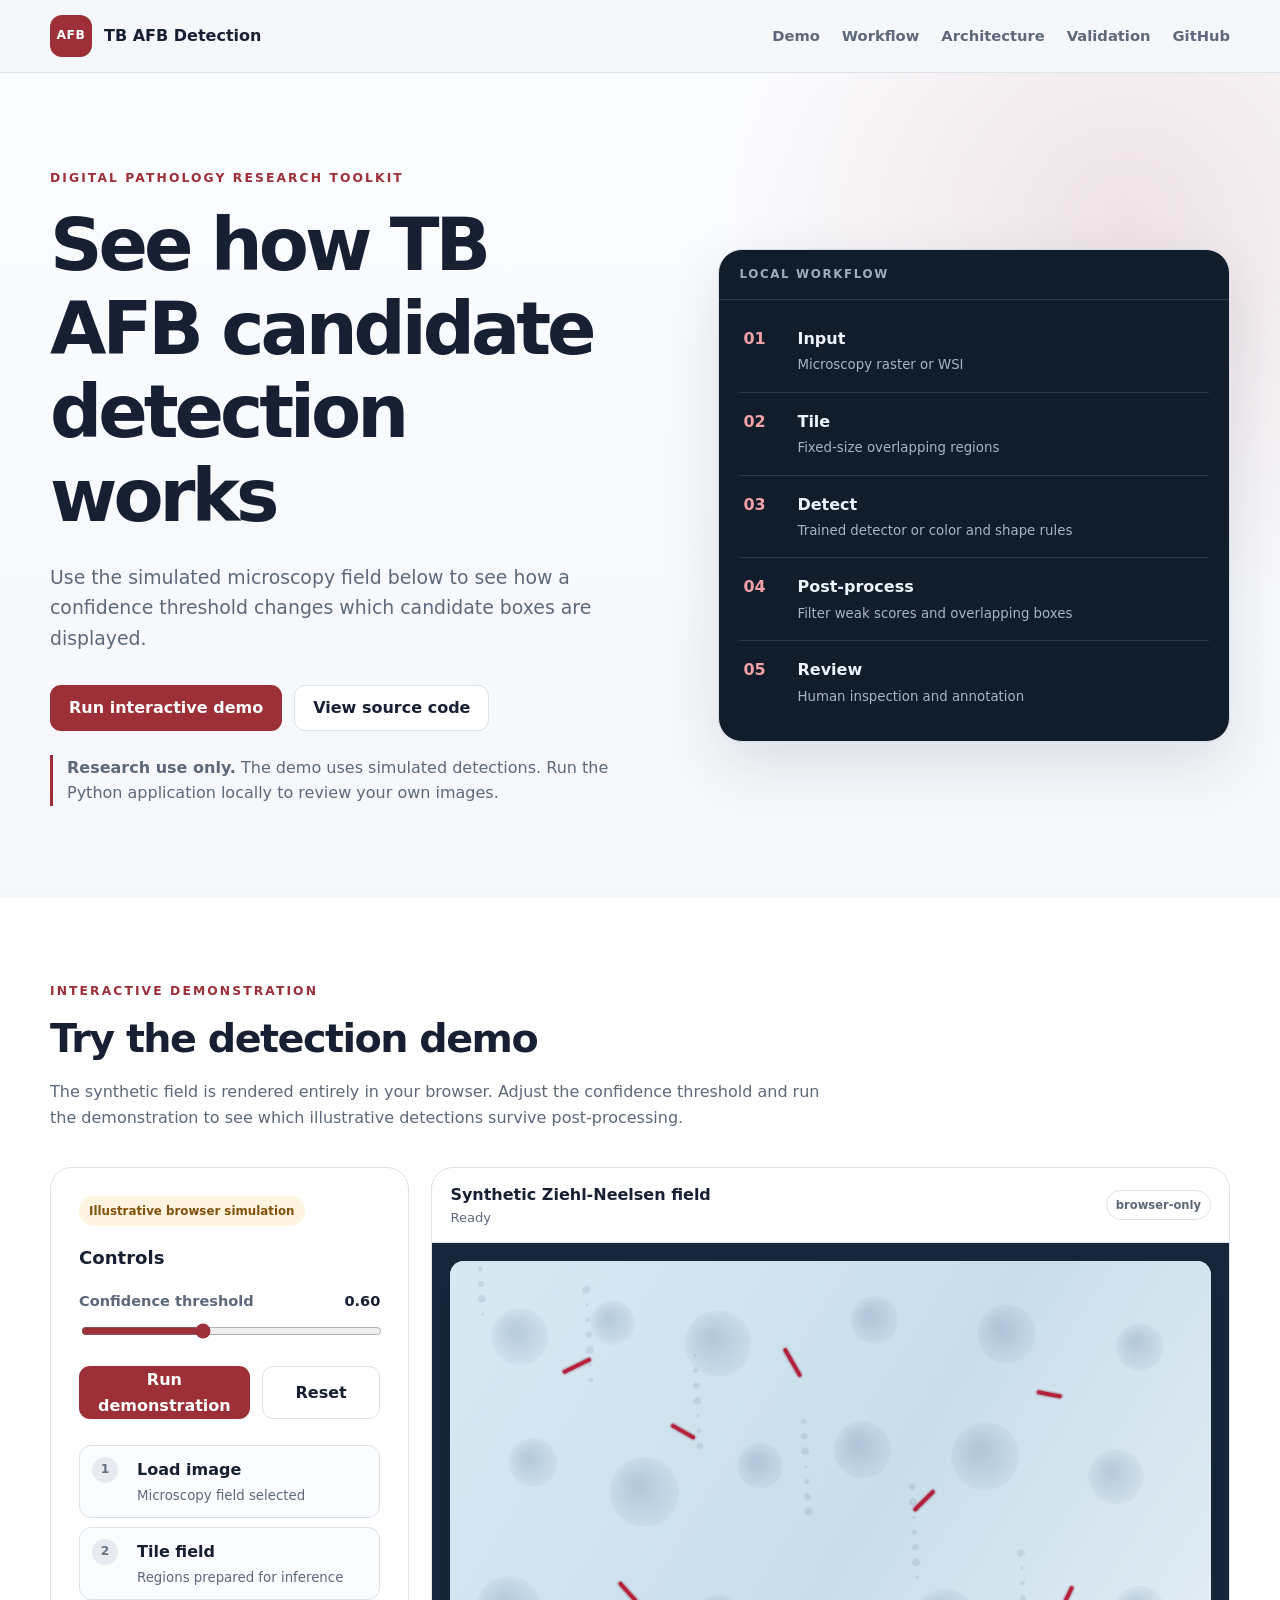
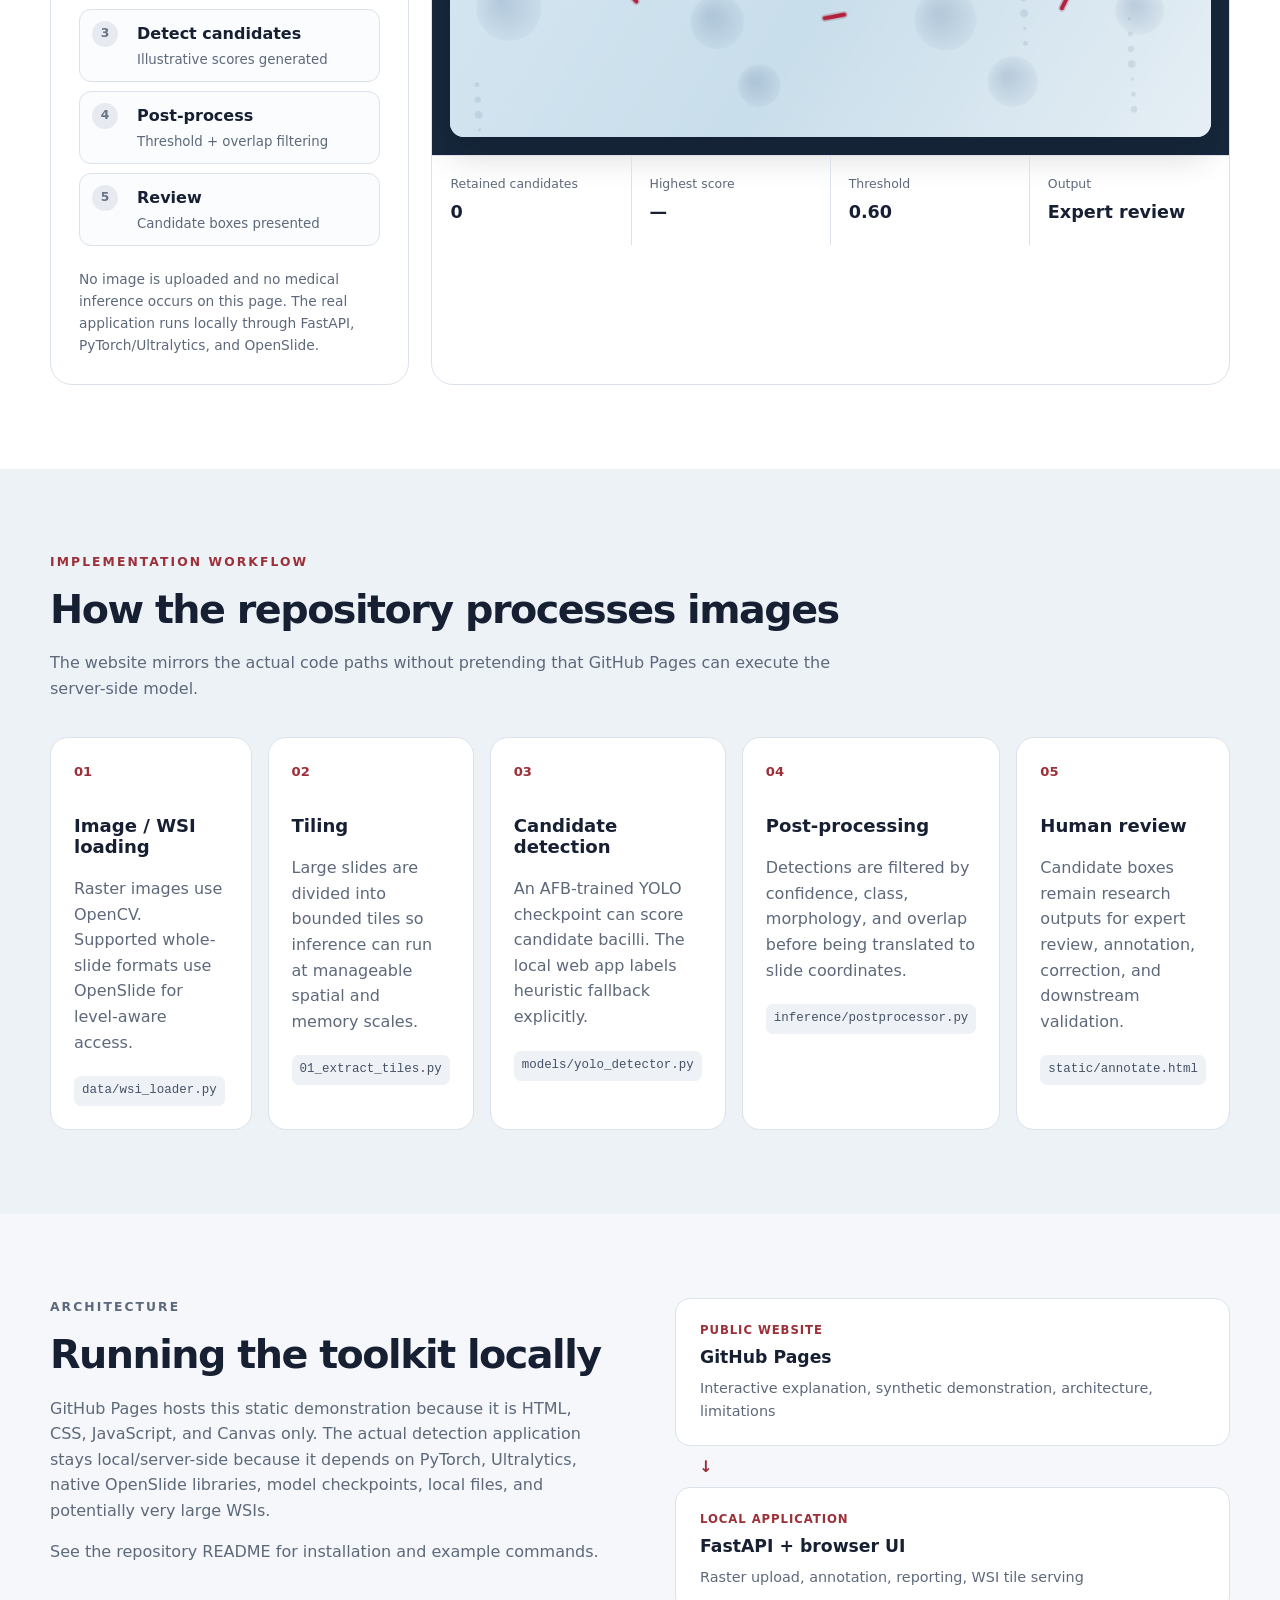
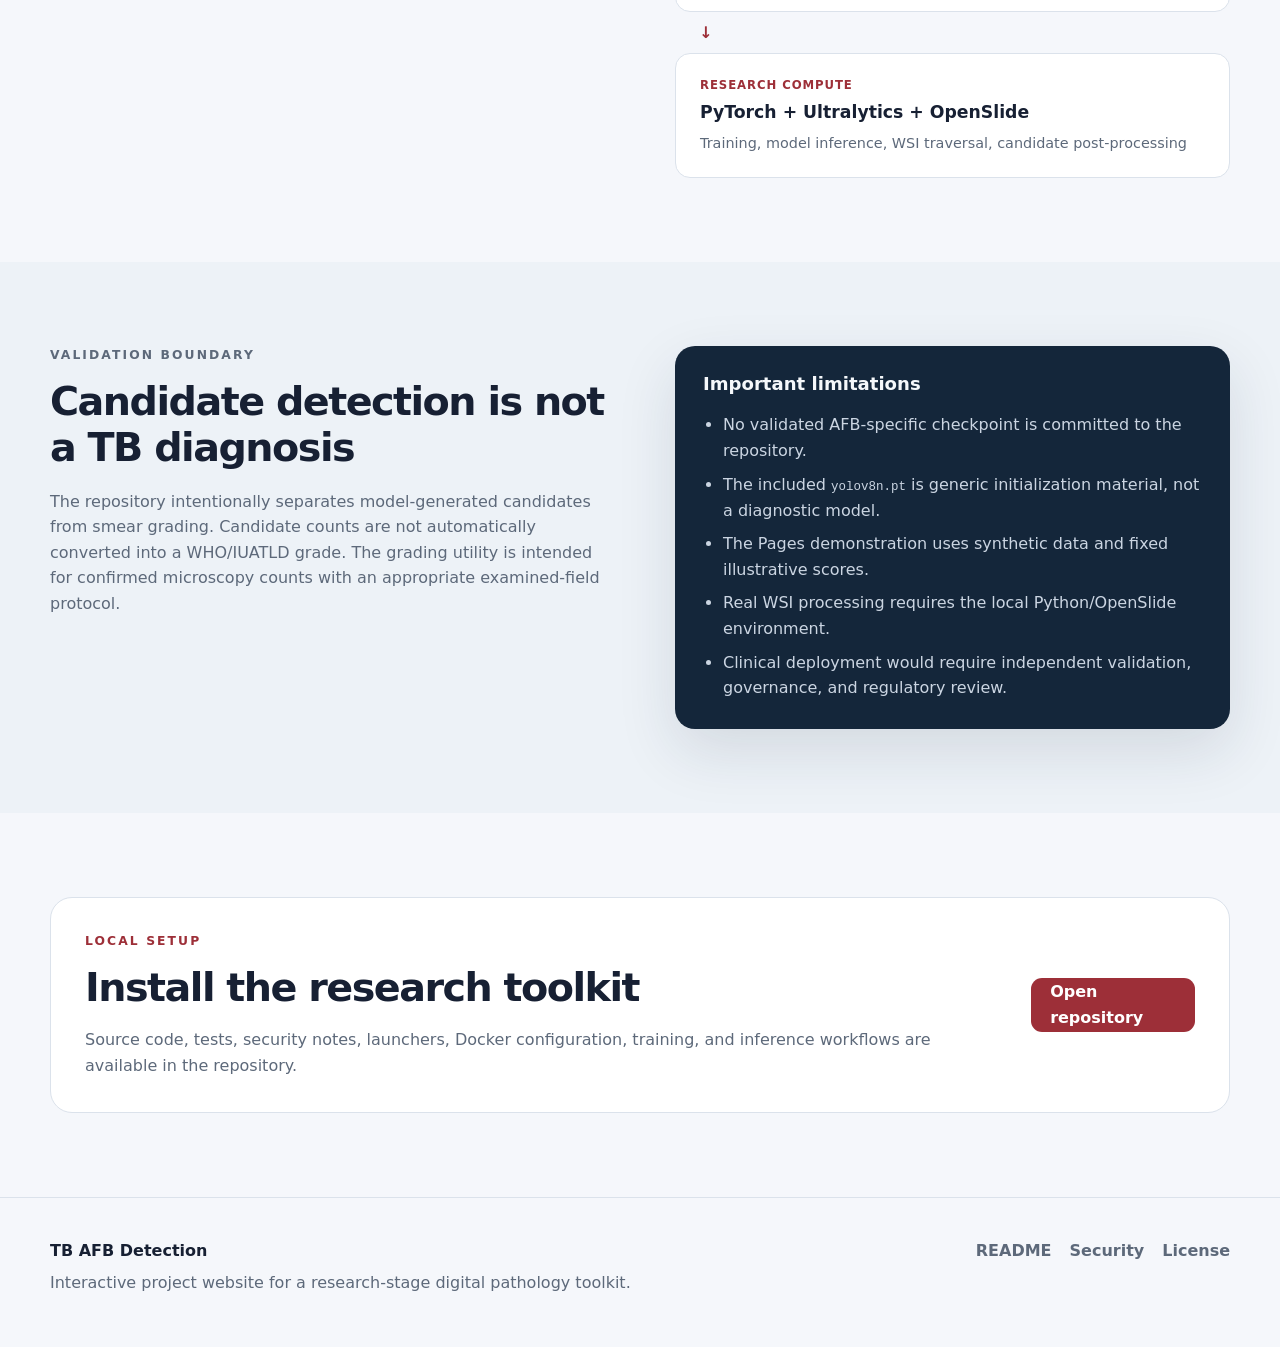
==== commit 0fc04bfb: "Documentation Update" ====
--- a/docs/index.html
+++ b/docs/index.html
@@ -25,20 +25,20 @@
         <div>
           <p class="eyebrow">Digital pathology research toolkit</p>
           <h1>See how TB AFB candidate detection works</h1>
-          <p class="lede">This project website demonstrates the full workflow: microscopy or whole-slide input, tiling, candidate detection, post-processing, and expert review.</p>
+          <p class="lede">Use the simulated microscopy field below to see how a confidence threshold changes which candidate boxes are displayed.</p>
           <div class="actions">
             <a class="button primary" href="#demo">Run interactive demo</a>
             <a class="button secondary" href="https://github.com/abusuraihsakhri/tb_afb_detection">View source code</a>
           </div>
-          <p class="research-note"><strong>Research use only.</strong> The browser demo below is illustrative and does not run the trained Python/YOLO pipeline or provide a diagnostic result.</p>
+          <p class="research-note"><strong>Research use only.</strong> The demo uses simulated detections. Run the Python application locally to review your own images.</p>
         </div>
         <aside class="hero-panel" aria-label="Pipeline summary">
-          <div class="panel-label">PROJECT PIPELINE</div>
+          <div class="panel-label">LOCAL WORKFLOW</div>
           <div class="pipeline">
             <div class="pipeline-step"><span>01</span><div><strong>Input</strong><small>Microscopy raster or WSI</small></div></div>
             <div class="pipeline-step"><span>02</span><div><strong>Tile</strong><small>Fixed-size overlapping regions</small></div></div>
-            <div class="pipeline-step"><span>03</span><div><strong>Detect</strong><small>YOLO model or labeled heuristic fallback</small></div></div>
-            <div class="pipeline-step"><span>04</span><div><strong>Post-process</strong><small>Confidence filtering and global NMS</small></div></div>
+            <div class="pipeline-step"><span>03</span><div><strong>Detect</strong><small>Trained detector or color and shape rules</small></div></div>
+            <div class="pipeline-step"><span>04</span><div><strong>Post-process</strong><small>Filter weak scores and overlapping boxes</small></div></div>
             <div class="pipeline-step"><span>05</span><div><strong>Review</strong><small>Human inspection and annotation</small></div></div>
           </div>
         </aside>
@@ -49,7 +49,7 @@
       <div class="shell">
         <div class="section-heading">
           <p class="eyebrow">Interactive demonstration</p>
-          <h2>Explore the candidate-detection pipeline</h2>
+          <h2>Try the detection demo</h2>
           <p>The synthetic field is rendered entirely in your browser. Adjust the confidence threshold and run the demonstration to see which illustrative detections survive post-processing.</p>
         </div>
         <div class="demo-layout">
@@ -101,7 +101,7 @@
 
     <section class="section" id="architecture">
       <div class="shell split">
-        <div><p class="eyebrow">Architecture</p><h2>What runs on GitHub Pages—and what does not</h2><p>GitHub Pages hosts this static demonstration because it is HTML, CSS, JavaScript, and Canvas only. The actual detection application stays local/server-side because it depends on PyTorch, Ultralytics, native OpenSlide libraries, model checkpoints, local files, and potentially very large WSIs.</p><p>This separation keeps the public project website lightweight while preserving the real research pipeline in the repository.</p></div>
+        <div><p class="eyebrow">Architecture</p><h2>Running the toolkit locally</h2><p>GitHub Pages hosts this static demonstration because it is HTML, CSS, JavaScript, and Canvas only. The actual detection application stays local/server-side because it depends on PyTorch, Ultralytics, native OpenSlide libraries, model checkpoints, local files, and potentially very large WSIs.</p><p>See the repository README for installation and example commands.</p></div>
         <div class="architecture-stack">
           <div class="architecture-item"><span>Public website</span><strong>GitHub Pages</strong><small>Interactive explanation, synthetic demonstration, architecture, limitations</small></div><div class="connector">↓</div>
           <div class="architecture-item"><span>Local application</span><strong>FastAPI + browser UI</strong><small>Raster upload, annotation, reporting, WSI tile serving</small></div><div class="connector">↓</div>
@@ -117,7 +117,7 @@
       </div>
     </section>
 
-    <section class="section"><div class="shell callout"><div><p class="eyebrow">Run the real pipeline</p><h2>Inspect and execute the repository locally</h2><p>Source code, tests, security notes, launchers, Docker configuration, training, and inference workflows are available in the repository.</p></div><a class="button primary" href="https://github.com/abusuraihsakhri/tb_afb_detection">Open repository</a></div></section>
+    <section class="section"><div class="shell callout"><div><p class="eyebrow">Local setup</p><h2>Install the research toolkit</h2><p>Source code, tests, security notes, launchers, Docker configuration, training, and inference workflows are available in the repository.</p></div><a class="button primary" href="https://github.com/abusuraihsakhri/tb_afb_detection">Open repository</a></div></section>
   </main>
 
   <footer><div class="shell footer-grid"><div><strong>TB AFB Detection</strong><p>Interactive project website for a research-stage digital pathology toolkit.</p></div><div><a href="https://github.com/abusuraihsakhri/tb_afb_detection/blob/main/README.md">README</a><a href="https://github.com/abusuraihsakhri/tb_afb_detection/blob/main/SECURITY.md">Security</a><a href="https://github.com/abusuraihsakhri/tb_afb_detection/blob/main/LICENSE">License</a></div></div></footer>
--- a/docs/styles.css
+++ b/docs/styles.css
@@ -1,313 +1,725 @@
 :root {
-  --bg: #f6f8fb;
-  --surface: #ffffff;
-  --surface-alt: #edf2f7;
-  --text: #172033;
-  --muted: #5e6a7d;
-  --line: #dce3ec;
-  --accent: #9d2f38;
-  --accent-dark: #76232a;
-  --navy: #15273c;
-  --radius: 18px;
-  --shadow: 0 22px 55px rgba(29, 44, 67, 0.12);
-}
-
-* { box-sizing: border-box; }
-html { scroll-behavior: smooth; }
+  --bg:#f5f7fb;
+  --surface:#fff;
+  --surface-alt:#edf2f7;
+  --text:#172033;
+  --muted:#5d697a;
+  --line:#dbe2eb;
+  --accent:#9d2f38;
+  --accent-dark:#74232a;
+  --navy:#14263a;
+  --green:#1e7a55;
+  --radius:18px;
+  --shadow:0 22px 60px rgba(26,41,62,.12)
+}
+
+* {
+  box-sizing:border-box
+}
+
+html {
+  scroll-behavior:smooth
+}
+
 body {
-  margin: 0;
-  font-family: Inter, ui-sans-serif, system-ui, -apple-system, BlinkMacSystemFont, "Segoe UI", sans-serif;
-  color: var(--text);
-  background: var(--bg);
-  line-height: 1.6;
-}
-a { color: inherit; }
-.shell { width: min(1180px, calc(100% - 40px)); margin: 0 auto; }
+  margin:0;
+  font-family:Inter,ui-sans-serif,system-ui,-apple-system,BlinkMacSystemFont,"Segoe UI",sans-serif;
+  color:var(--text);
+  background:var(--bg);
+  line-height:1.6
+}
+
+a {
+  color:inherit
+}
+
+button,input {
+  font:inherit
+}
+
+.shell {
+  width:min(1180px,calc(100% - 40px));
+  margin:0 auto
+}
+
 .skip-link {
-  position: absolute;
-  left: -9999px;
-  top: 8px;
-  padding: 10px 14px;
-  background: var(--navy);
-  color: #fff;
-  border-radius: 8px;
-  z-index: 100;
-}
-.skip-link:focus { left: 12px; }
+  position:absolute;
+  left:-9999px;
+  top:8px;
+  padding:10px 14px;
+  background:var(--navy);
+  color:#fff;
+  border-radius:8px;
+  z-index:100
+}
+
+.skip-link:focus {
+  left:12px
+}
+
 .site-header {
-  position: sticky;
-  top: 0;
-  z-index: 20;
-  background: rgba(246, 248, 251, 0.92);
-  backdrop-filter: blur(14px);
-  border-bottom: 1px solid rgba(220, 227, 236, 0.85);
-}
+  position:sticky;
+  top:0;
+  z-index:20;
+  border-bottom:1px solid rgba(219,226,235,.9);
+  background:rgba(245,247,251,.94);
+  backdrop-filter:blur(14px)
+}
+
 .nav {
-  min-height: 72px;
-  display: flex;
-  align-items: center;
-  justify-content: space-between;
-  gap: 28px;
-}
+  min-height:72px;
+  display:flex;
+  align-items:center;
+  justify-content:space-between;
+  gap:28px
+}
+
 .brand {
-  display: flex;
-  gap: 12px;
-  align-items: center;
-  text-decoration: none;
-  font-weight: 750;
-}
+  display:flex;
+  gap:12px;
+  align-items:center;
+  text-decoration:none;
+  font-weight:780
+}
+
 .brand-mark {
-  display: grid;
-  place-items: center;
-  width: 42px;
-  height: 42px;
-  border-radius: 12px;
-  background: var(--accent);
-  color: #fff;
-  font-size: .77rem;
-  letter-spacing: .05em;
-}
-nav { display: flex; align-items: center; gap: 24px; }
+  display:grid;
+  place-items:center;
+  width:42px;
+  height:42px;
+  border-radius:12px;
+  background:var(--accent);
+  color:#fff;
+  font-size:.77rem;
+  letter-spacing:.05em
+}
+
+nav {
+  display:flex;
+  gap:22px;
+  align-items:center
+}
+
 nav a {
-  text-decoration: none;
-  color: var(--muted);
-  font-size: .94rem;
-  font-weight: 600;
-}
-nav a:hover, nav a:focus-visible { color: var(--accent); }
+  text-decoration:none;
+  color:var(--muted);
+  font-size:.92rem;
+  font-weight:650
+}
+
+nav a:hover,nav a:focus-visible {
+  color:var(--accent)
+}
+
 .hero {
-  padding: 96px 0 76px;
-  background:
-    radial-gradient(circle at 88% 18%, rgba(157,47,56,.11), transparent 24rem),
-    linear-gradient(180deg, #fbfcfe, var(--bg));
-}
+  padding:96px 0 76px;
+  background:radial-gradient(circle at 88% 18%,rgba(157,47,56,.12),transparent 25rem),linear-gradient(180deg,#fbfcfe,var(--bg))
+}
+
 .hero-grid {
-  display: grid;
-  grid-template-columns: 1.05fr .95fr;
-  align-items: center;
-  gap: 70px;
-}
+  display:grid;
+  grid-template-columns:1.08fr .92fr;
+  align-items:center;
+  gap:68px
+}
+
 .eyebrow {
-  margin: 0 0 14px;
-  font-size: .78rem;
-  text-transform: uppercase;
-  letter-spacing: .17em;
-  font-weight: 800;
-  color: var(--accent);
-}
-h1, h2, h3 { line-height: 1.15; margin-top: 0; }
+  margin:0 0 14px;
+  font-size:.77rem;
+  text-transform:uppercase;
+  letter-spacing:.17em;
+  font-weight:850;
+  color:var(--accent)
+}
+
+h1,h2,h3 {
+  line-height:1.15;
+  margin-top:0
+}
+
 h1 {
-  max-width: 760px;
-  margin-bottom: 24px;
-  font-size: clamp(2.6rem, 5.5vw, 5.3rem);
-  letter-spacing: -.055em;
-}
+  max-width:760px;
+  margin-bottom:24px;
+  font-size:clamp(2.75rem,5.7vw,5.35rem);
+  letter-spacing:-.055em
+}
+
 h2 {
-  font-size: clamp(2rem, 3vw, 3rem);
-  letter-spacing: -.035em;
-  margin-bottom: 18px;
-}
-h3 { font-size: 1.12rem; }
+  font-size:clamp(2rem,3.1vw,3.15rem);
+  letter-spacing:-.038em;
+  margin-bottom:18px
+}
+
+h3 {
+  font-size:1.13rem
+}
+
 .lede {
-  max-width: 700px;
-  color: var(--muted);
-  font-size: 1.18rem;
-}
+  max-width:710px;
+  color:var(--muted);
+  font-size:1.18rem
+}
+
+.actions,.button-row {
+  display:flex;
+  gap:12px;
+  flex-wrap:wrap
+}
+
 .actions {
-  display: flex;
-  gap: 12px;
-  flex-wrap: wrap;
-  margin: 32px 0 24px;
-}
+  margin:32px 0 24px
+}
+
 .button {
-  display: inline-flex;
-  justify-content: center;
-  align-items: center;
-  min-height: 46px;
-  padding: 0 18px;
-  border-radius: 11px;
-  text-decoration: none;
-  font-weight: 750;
-  transition: .18s ease;
-}
-.button:hover { transform: translateY(-1px); }
-.primary { background: var(--accent); color: #fff; }
-.primary:hover { background: var(--accent-dark); }
-.secondary { border: 1px solid var(--line); background: var(--surface); }
+  min-height:46px;
+  display:inline-flex;
+  justify-content:center;
+  align-items:center;
+  padding:0 18px;
+  border-radius:11px;
+  border:1px solid transparent;
+  text-decoration:none;
+  font-weight:760;
+  cursor:pointer;
+  transition:transform .18s ease,background .18s ease,border-color .18s ease
+}
+
+.button:hover {
+  transform:translateY(-1px)
+}
+
+.button:focus-visible,input:focus-visible,a:focus-visible {
+  outline:3px solid rgba(157,47,56,.25);
+  outline-offset:3px
+}
+
+.primary {
+  background:var(--accent);
+  color:#fff
+}
+
+.primary:hover {
+  background:var(--accent-dark)
+}
+
+.secondary {
+  background:var(--surface);
+  border-color:var(--line);
+  color:var(--text)
+}
+
 .research-note {
-  padding-left: 14px;
-  border-left: 3px solid var(--accent);
-  color: var(--muted);
-  max-width: 690px;
-}
+  max-width:700px;
+  padding-left:14px;
+  border-left:3px solid var(--accent);
+  color:var(--muted)
+}
+
 .hero-panel {
-  overflow: hidden;
-  border: 1px solid #d7dee8;
-  border-radius: 24px;
-  background: #111d2a;
-  box-shadow: var(--shadow);
-  color: #eff4fb;
-}
-.panel-bar {
-  display: flex;
-  align-items: center;
-  gap: 7px;
-  padding: 15px 18px;
-  border-bottom: 1px solid #2c3b4d;
-  color: #aeb9c9;
-  font-size: .8rem;
-}
-.panel-bar span { width: 9px; height: 9px; border-radius: 50%; background: #5b6b80; }
-.panel-bar strong { margin-left: 8px; }
-.pipeline { padding: 20px; }
+  overflow:hidden;
+  border:1px solid #d6dde6;
+  border-radius:24px;
+  background:#111d2a;
+  box-shadow:var(--shadow);
+  color:#edf3fb
+}
+
+.panel-label {
+  padding:15px 20px;
+  border-bottom:1px solid #2b394a;
+  color:#9eacbd;
+  font-size:.74rem;
+  font-weight:800;
+  letter-spacing:.14em
+}
+
+.pipeline {
+  padding:10px 20px 18px
+}
+
 .pipeline-step {
-  display: grid;
-  grid-template-columns: 38px 1fr;
-  align-items: start;
-  gap: 14px;
-  padding: 16px;
-  border-bottom: 1px solid #28384b;
-}
-.pipeline-step:last-child { border-bottom: 0; }
-.pipeline-step > span {
-  color: #f3a5ab;
-  font-weight: 800;
-  font-variant-numeric: tabular-nums;
-}
-.pipeline-step strong { display: block; margin-bottom: 4px; }
-.pipeline-step small { color: #a8b4c5; }
-.panel-foot {
-  display: flex;
-  flex-wrap: wrap;
-  gap: 8px;
-  padding: 0 20px 20px;
-}
-.panel-foot span {
-  border: 1px solid #34475f;
-  padding: 5px 9px;
-  border-radius: 999px;
-  color: #acb8c9;
-  font-size: .76rem;
-}
-.section { padding: 82px 0; }
-.section.compact { padding: 0 0 24px; }
-.muted { background: var(--surface-alt); }
-.section-heading { max-width: 760px; margin-bottom: 36px; }
-.section-heading > p:last-child, .split > div > p { color: var(--muted); }
-.stats {
-  display: grid;
-  grid-template-columns: repeat(4, 1fr);
-  overflow: hidden;
-  border: 1px solid var(--line);
-  border-radius: 16px;
-  background: var(--surface);
-}
-.stats article { padding: 22px 24px; border-right: 1px solid var(--line); }
-.stats article:last-child { border-right: 0; }
-.stats strong, .stats span { display: block; }
-.stats strong { margin-bottom: 3px; }
-.stats span { color: var(--muted); font-size: .87rem; }
-.cards { display: grid; gap: 18px; }
-.cards.four { grid-template-columns: repeat(4, 1fr); }
+  display:grid;
+  grid-template-columns:40px 1fr;
+  align-items:start;
+  gap:14px;
+  padding:16px 4px;
+  border-bottom:1px solid #283749
+}
+
+.pipeline-step:last-child {
+  border-bottom:0
+}
+
+.pipeline-step>span {
+  color:#f0a1a8;
+  font-weight:850;
+  font-variant-numeric:tabular-nums
+}
+
+.pipeline-step strong,.pipeline-step small {
+  display:block
+}
+
+.pipeline-step small {
+  margin-top:3px;
+  color:#a8b4c5
+}
+
+.section {
+  padding:84px 0
+}
+
+.muted {
+  background:var(--surface-alt)
+}
+
+.section-heading {
+  max-width:800px;
+  margin-bottom:36px
+}
+
+.section-heading>p:last-child,.split p,.validation-grid p {
+  color:var(--muted)
+}
+
+.demo-section {
+  background:#fff
+}
+
+.demo-layout {
+  display:grid;
+  grid-template-columns:minmax(280px,.72fr) minmax(0,1.6fr);
+  gap:22px;
+  align-items:stretch
+}
+
+.demo-controls,.demo-visual {
+  border:1px solid var(--line);
+  border-radius:22px;
+  background:var(--surface)
+}
+
+.demo-controls {
+  padding:28px
+}
+
+.demo-badge {
+  display:inline-flex;
+  margin-bottom:22px;
+  padding:6px 10px;
+  border-radius:999px;
+  background:#fff4df;
+  color:#81500a;
+  font-size:.74rem;
+  font-weight:800
+}
+
+.slider-label {
+  display:flex;
+  justify-content:space-between;
+  gap:20px;
+  margin:20px 0 8px;
+  color:var(--muted);
+  font-size:.91rem;
+  font-weight:700
+}
+
+.slider-label output {
+  color:var(--text);
+  font-variant-numeric:tabular-nums
+}
+
+#threshold {
+  width:100%;
+  accent-color:var(--accent)
+}
+
+.button-row {
+  margin:20px 0 26px
+}
+
+.button-row .button {
+  flex:1
+}
+
+.stage-list {
+  display:grid;
+  gap:9px
+}
+
+.stage {
+  display:grid;
+  grid-template-columns:34px 1fr;
+  gap:11px;
+  align-items:start;
+  padding:11px 12px;
+  border:1px solid var(--line);
+  border-radius:12px;
+  background:#fbfcfe;
+  transition:.18s ease
+}
+
+.stage>span {
+  display:grid;
+  place-items:center;
+  width:26px;
+  height:26px;
+  border-radius:50%;
+  background:#e7ebf1;
+  color:#687384;
+  font-size:.77rem;
+  font-weight:850
+}
+
+.stage strong,.stage small {
+  display:block
+}
+
+.stage small {
+  margin-top:2px;
+  color:var(--muted)
+}
+
+.stage.active {
+  border-color:rgba(157,47,56,.45);
+  background:#fff7f7
+}
+
+.stage.active>span {
+  background:var(--accent);
+  color:#fff
+}
+
+.stage.done {
+  border-color:rgba(30,122,85,.28);
+  background:#f3fbf7
+}
+
+.stage.done>span {
+  background:var(--green);
+  color:#fff
+}
+
+.demo-note {
+  margin:22px 0 0;
+  color:var(--muted);
+  font-size:.86rem
+}
+
+.demo-visual {
+  overflow:hidden
+}
+
+.viewer-bar {
+  min-height:66px;
+  display:flex;
+  justify-content:space-between;
+  gap:20px;
+  align-items:center;
+  padding:14px 18px;
+  border-bottom:1px solid var(--line)
+}
+
+.viewer-bar strong,.viewer-bar span {
+  display:block
+}
+
+.viewer-bar>div>span {
+  color:var(--muted);
+  font-size:.82rem
+}
+
+.viewer-chip {
+  padding:5px 9px;
+  border:1px solid var(--line);
+  border-radius:999px;
+  color:var(--muted);
+  font-size:.72rem;
+  font-weight:800
+}
+
+.canvas-wrap {
+  padding:18px;
+  background:#17283d
+}
+
+#demo-canvas {
+  display:block;
+  width:100%;
+  height:auto;
+  border-radius:14px;
+  background:#dbe8f1;
+  box-shadow:0 18px 35px rgba(0,0,0,.16)
+}
+
+.demo-metrics {
+  display:grid;
+  grid-template-columns:repeat(4,1fr);
+  border-top:1px solid var(--line)
+}
+
+.demo-metrics article {
+  min-height:88px;
+  padding:18px;
+  border-right:1px solid var(--line)
+}
+
+.demo-metrics article:last-child {
+  border-right:0
+}
+
+.demo-metrics span,.demo-metrics strong {
+  display:block
+}
+
+.demo-metrics span {
+  color:var(--muted);
+  font-size:.78rem
+}
+
+.demo-metrics strong {
+  margin-top:5px;
+  font-size:1.1rem
+}
+
+.cards {
+  display:grid;
+  gap:16px
+}
+
+.cards.five {
+  grid-template-columns:repeat(5,1fr)
+}
+
 .card {
-  min-height: 225px;
-  padding: 24px;
-  border: 1px solid var(--line);
-  border-radius: var(--radius);
-  background: var(--surface);
-}
+  min-height:260px;
+  padding:23px;
+  border:1px solid var(--line);
+  border-radius:var(--radius);
+  background:var(--surface)
+}
+
 .card-index {
-  display: block;
-  margin-bottom: 36px;
-  color: var(--accent);
-  font-weight: 850;
-  font-size: .85rem;
-}
-.card p { margin-bottom: 0; color: var(--muted); }
-.split {
-  display: grid;
-  grid-template-columns: 1fr 1fr;
-  gap: 72px;
-  align-items: start;
-}
-.stack { display: grid; gap: 8px; }
-.stack-item {
-  padding: 22px 24px;
-  background: var(--surface);
-  border: 1px solid var(--line);
-  border-radius: 15px;
-}
-.stack-item strong, .stack-item span { display: block; }
-.stack-item span { margin-top: 6px; color: var(--muted); font-size: .92rem; }
-.stack-arrow { padding-left: 24px; color: var(--accent); font-weight: 900; }
+  display:block;
+  margin-bottom:34px;
+  color:var(--accent);
+  font-size:.82rem;
+  font-weight:850
+}
+
+.card p {
+  color:var(--muted)
+}
+
+.card code,.notice-card code {
+  font-family:ui-monospace,SFMono-Regular,Menlo,Consolas,monospace;
+  font-size:.78rem
+}
+
+.card code {
+  display:inline-block;
+  margin-top:5px;
+  padding:5px 8px;
+  border-radius:7px;
+  background:#eef1f5;
+  color:#465266
+}
+
+.split,.validation-grid {
+  display:grid;
+  grid-template-columns:1fr 1fr;
+  gap:70px;
+  align-items:start
+}
+
+.architecture-stack {
+  display:grid;
+  gap:8px
+}
+
+.architecture-item {
+  padding:22px 24px;
+  border:1px solid var(--line);
+  border-radius:15px;
+  background:var(--surface)
+}
+
+.architecture-item span,.architecture-item strong,.architecture-item small {
+  display:block
+}
+
+.architecture-item span {
+  color:var(--accent);
+  font-size:.73rem;
+  font-weight:850;
+  letter-spacing:.08em;
+  text-transform:uppercase
+}
+
+.architecture-item strong {
+  margin-top:4px;
+  font-size:1.08rem
+}
+
+.architecture-item small {
+  margin-top:5px;
+  color:var(--muted);
+  font-size:.9rem
+}
+
+.connector {
+  padding-left:24px;
+  color:var(--accent);
+  font-weight:900
+}
+
 .notice-card {
-  padding: 28px;
-  background: var(--navy);
-  color: #f5f8fb;
-  border-radius: 20px;
-  box-shadow: var(--shadow);
-}
-.notice-card ul { padding-left: 20px; margin-bottom: 0; color: #cbd5e2; }
-.notice-card li + li { margin-top: 8px; }
-.code-grid {
-  display: grid;
-  grid-template-columns: 1fr 1fr;
-  gap: 16px;
-}
-.code-grid > div {
-  padding: 22px;
-  background: var(--surface);
-  border: 1px solid var(--line);
-  border-radius: 16px;
-}
-pre {
-  margin: 0;
-  overflow-x: auto;
-  border-radius: 11px;
-  padding: 15px;
-  background: #101d2a;
-  color: #e6edf5;
-  font-size: .85rem;
-}
+  padding:28px;
+  border-radius:20px;
+  background:var(--navy);
+  color:#f5f8fb;
+  box-shadow:var(--shadow)
+}
+
+.notice-card ul {
+  padding-left:20px;
+  margin-bottom:0;
+  color:#cbd5e2
+}
+
+.notice-card li+li {
+  margin-top:8px
+}
+
 .callout {
-  display: flex;
-  justify-content: space-between;
-  gap: 30px;
-  align-items: center;
-  padding: 34px;
-  border-radius: 22px;
-  background: var(--surface);
-  border: 1px solid var(--line);
-}
-.callout h2 { margin-bottom: 10px; }
-.callout p:last-child { margin-bottom: 0; color: var(--muted); }
+  display:flex;
+  justify-content:space-between;
+  gap:30px;
+  align-items:center;
+  padding:34px;
+  border:1px solid var(--line);
+  border-radius:22px;
+  background:var(--surface)
+}
+
+.callout h2 {
+  margin-bottom:10px
+}
+
+.callout p:last-child {
+  margin-bottom:0;
+  color:var(--muted)
+}
+
 footer {
-  padding: 40px 0 52px;
-  border-top: 1px solid var(--line);
-  color: var(--muted);
-}
-.footer-grid { display: flex; justify-content: space-between; gap: 32px; }
-.footer-grid strong { color: var(--text); }
-.footer-grid p { margin: 6px 0 0; }
-.footer-grid > div:last-child { display: flex; gap: 18px; align-items: flex-start; }
-.footer-grid a { text-decoration: none; font-weight: 600; }
-
-@media (max-width: 900px) {
-  .hero-grid, .split { grid-template-columns: 1fr; gap: 44px; }
-  .cards.four { grid-template-columns: 1fr 1fr; }
-  .stats { grid-template-columns: 1fr 1fr; }
-  .stats article:nth-child(2) { border-right: 0; }
-  .stats article:nth-child(-n+2) { border-bottom: 1px solid var(--line); }
-  nav a:not(:last-child) { display: none; }
-}
-
-@media (max-width: 620px) {
-  .shell { width: min(100% - 28px, 1180px); }
-  .hero { padding-top: 68px; }
-  h1 { font-size: clamp(2.55rem, 15vw, 4.2rem); }
-  .cards.four, .code-grid, .stats { grid-template-columns: 1fr; }
-  .stats article { border-right: 0; border-bottom: 1px solid var(--line); }
-  .stats article:last-child { border-bottom: 0; }
-  .callout, .footer-grid { align-items: stretch; flex-direction: column; }
-  .footer-grid > div:last-child { flex-wrap: wrap; }
-}
+  padding:40px 0 52px;
+  border-top:1px solid var(--line);
+  color:var(--muted)
+}
+
+.footer-grid {
+  display:flex;
+  justify-content:space-between;
+  gap:30px
+}
+
+.footer-grid strong {
+  color:var(--text)
+}
+
+.footer-grid p {
+  margin:6px 0 0
+}
+
+.footer-grid>div:last-child {
+  display:flex;
+  gap:18px;
+  align-items:flex-start
+}
+
+.footer-grid a {
+  text-decoration:none;
+  font-weight:650
+}
+
+@media(max-width:1080px) {
+  .cards.five {
+  grid-template-columns:repeat(2,1fr)
+}
+
+.cards.five .card:last-child {
+  grid-column:1/-1;
+  min-height:auto
+}
+
+}
+
+@media(max-width:900px) {
+  .hero-grid,.demo-layout,.split,.validation-grid {
+  grid-template-columns:1fr;
+  gap:42px
+}
+
+.demo-layout {
+  gap:18px
+}
+
+.demo-metrics {
+  grid-template-columns:repeat(2,1fr)
+}
+
+.demo-metrics article:nth-child(2) {
+  border-right:0
+}
+
+.demo-metrics article:nth-child(-n+2) {
+  border-bottom:1px solid var(--line)
+}
+
+nav a:not(:last-child) {
+  display:none
+}
+
+}
+
+@media(max-width:620px) {
+  .shell {
+  width:min(100% - 28px,1180px)
+}
+
+.hero {
+  padding-top:66px
+}
+
+h1 {
+  font-size:clamp(2.5rem,15vw,4rem)
+}
+
+.cards.five,.demo-metrics {
+  grid-template-columns:1fr
+}
+
+.cards.five .card:last-child {
+  grid-column:auto
+}
+
+.demo-metrics article {
+  border-right:0;
+  border-bottom:1px solid var(--line)
+}
+
+.demo-metrics article:last-child {
+  border-bottom:0
+}
+
+.callout,.footer-grid {
+  align-items:stretch;
+  flex-direction:column
+}
+
+.footer-grid>div:last-child {
+  flex-wrap:wrap
+}
+
+}
+
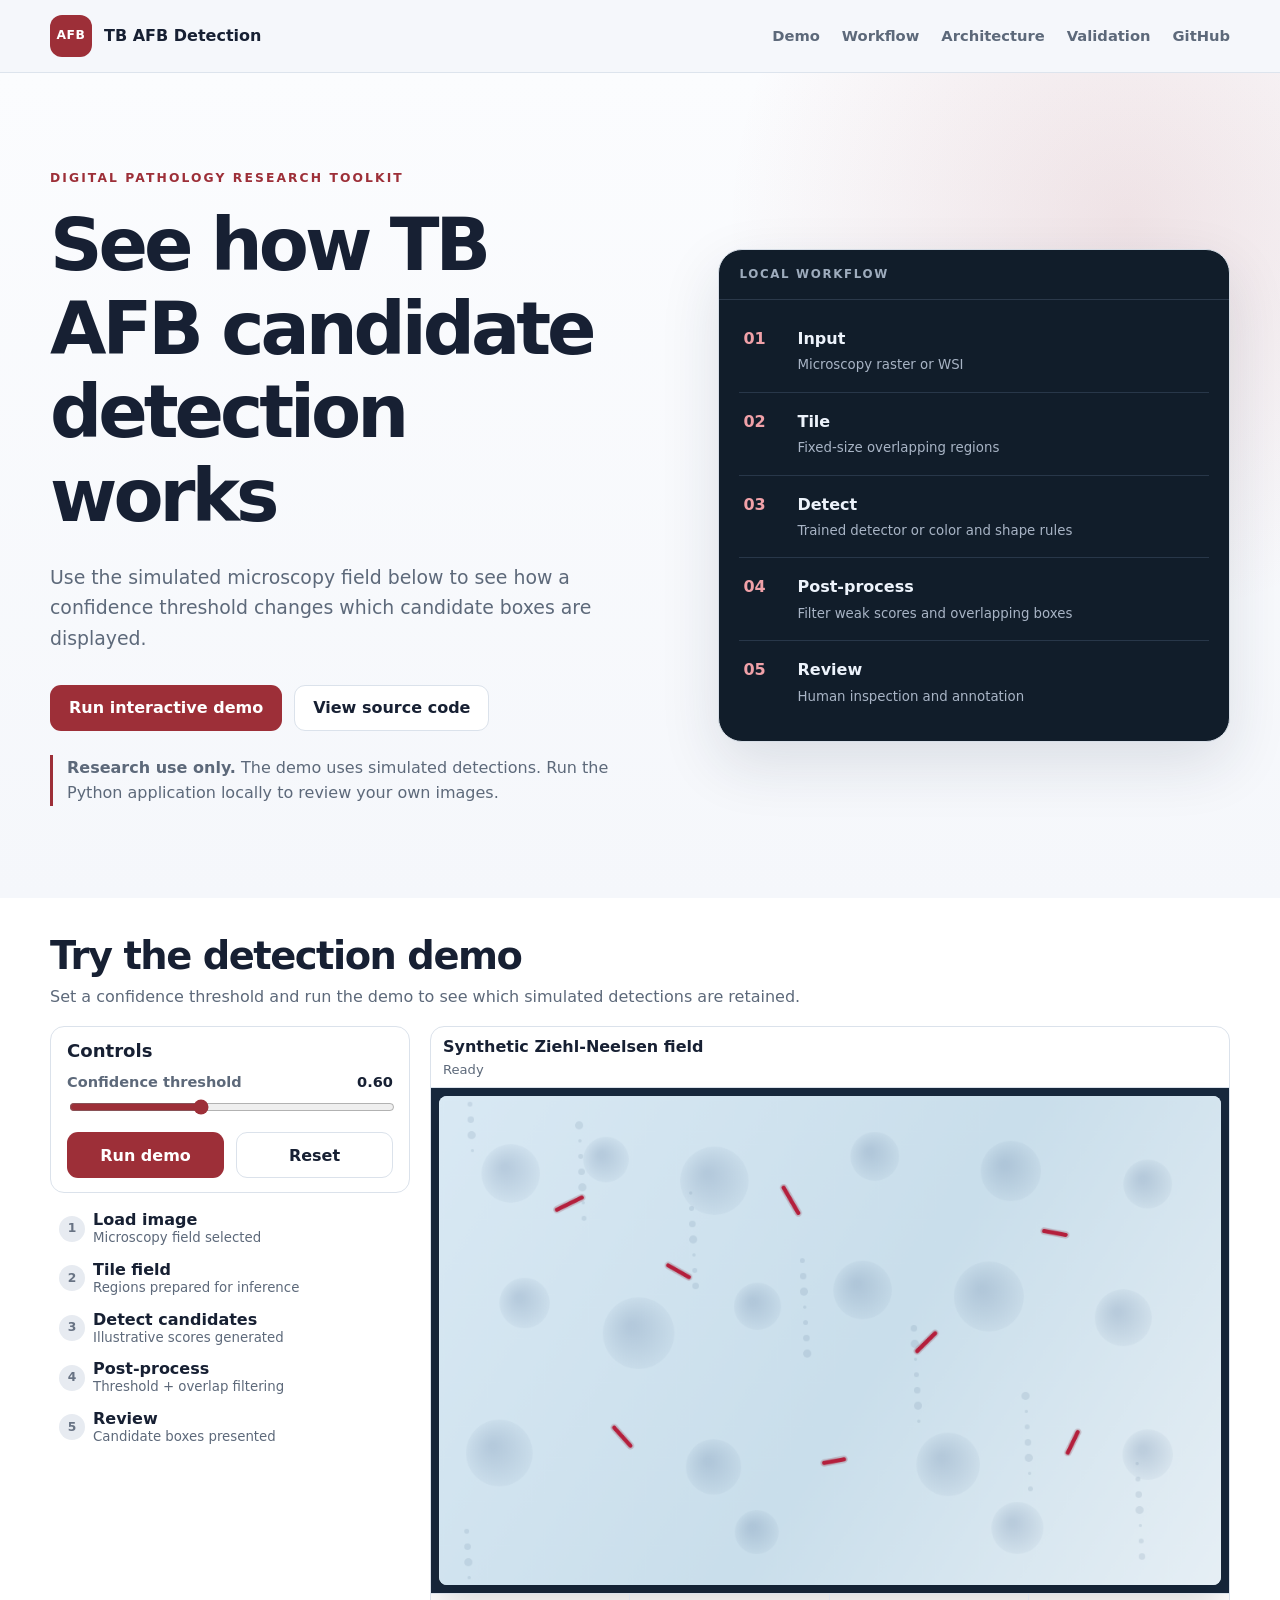
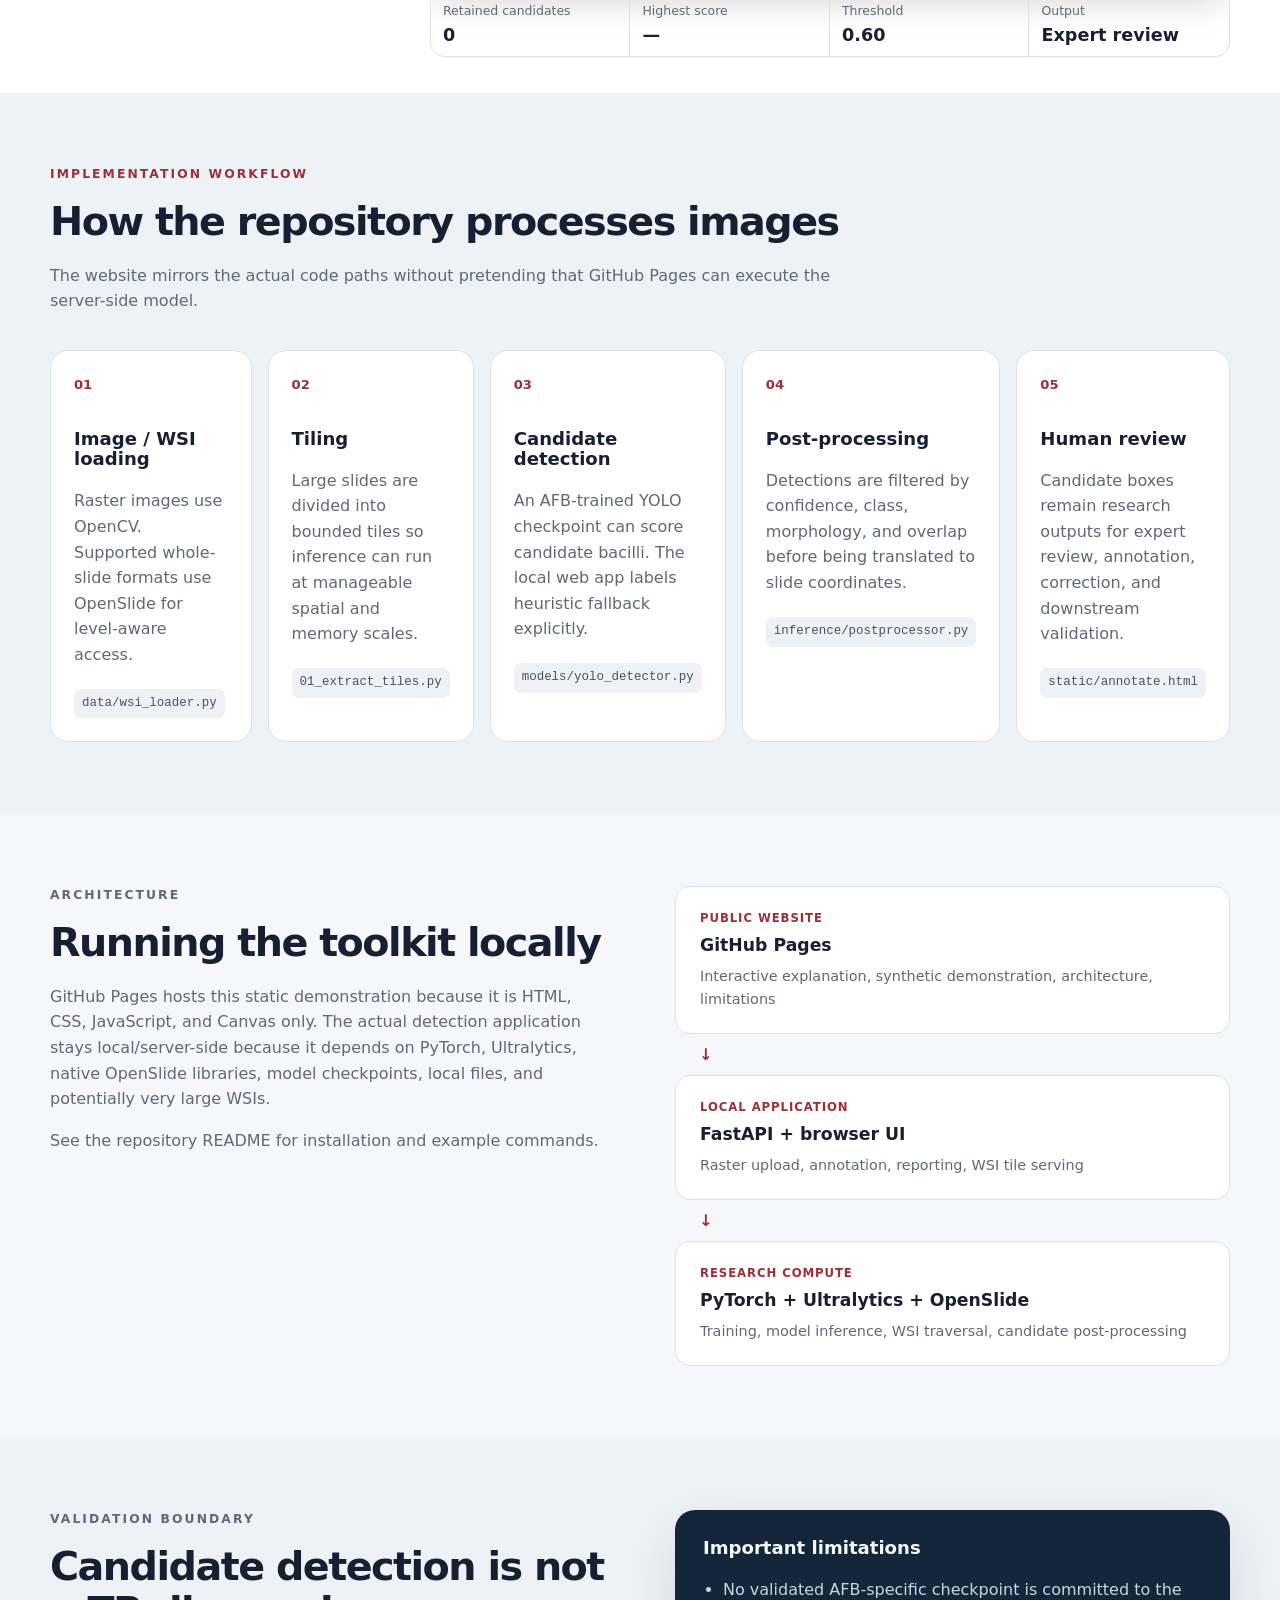
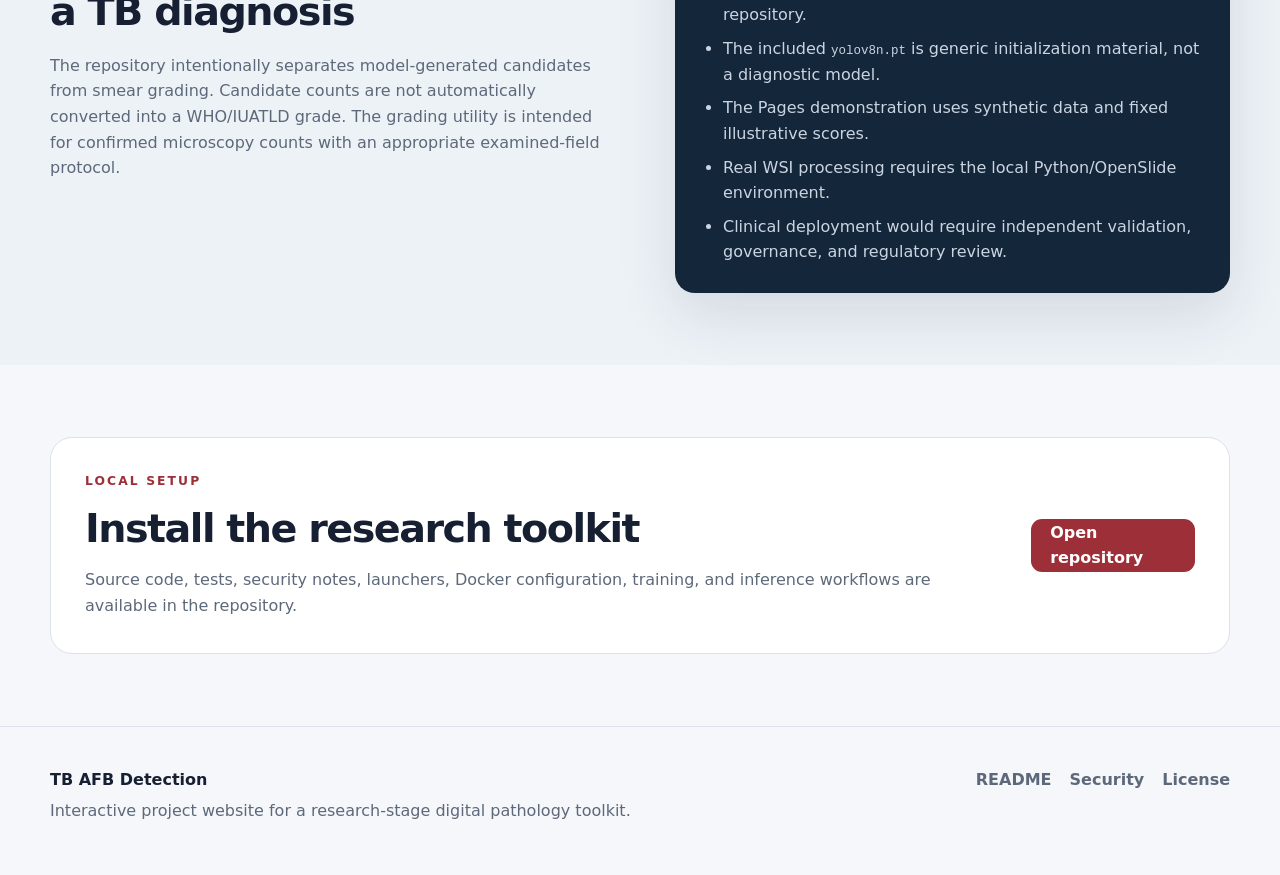
==== commit 5bde5170: "Fit the demo to the browser window" ====
--- a/docs/index.html
+++ b/docs/index.html
@@ -6,7 +6,7 @@
   <meta name="description" content="Interactive project website for the TB AFB Detection research toolkit, demonstrating the microscopy and whole-slide candidate-detection workflow.">
   <meta http-equiv="Content-Security-Policy" content="default-src 'self'; script-src 'self'; style-src 'self'; img-src 'self' data: blob:; object-src 'none'; base-uri 'none'; form-action 'none'">
   <title>TB AFB Detection — Interactive Project Demo</title>
-  <link rel="stylesheet" href="styles.css">
+  <link rel="stylesheet" href="styles.css?v=2">
 </head>
 <body>
   <a class="skip-link" href="#main">Skip to content</a>
@@ -48,32 +48,22 @@
     <section class="section demo-section" id="demo">
       <div class="shell">
         <div class="section-heading">
-          <p class="eyebrow">Interactive demonstration</p>
           <h2>Try the detection demo</h2>
-          <p>The synthetic field is rendered entirely in your browser. Adjust the confidence threshold and run the demonstration to see which illustrative detections survive post-processing.</p>
+          <p>Set a confidence threshold and run the demo to see which simulated detections are retained.</p>
         </div>
         <div class="demo-layout">
           <section class="demo-controls" aria-label="Demo controls">
-            <div class="demo-badge">Illustrative browser simulation</div>
             <h3>Controls</h3>
             <label class="slider-label" for="threshold">Confidence threshold <output id="threshold-value" for="threshold">0.60</output></label>
             <input id="threshold" type="range" min="0.40" max="0.90" step="0.05" value="0.60">
             <div class="button-row">
-              <button class="button primary" id="run-demo" type="button">Run demonstration</button>
+              <button class="button primary" id="run-demo" type="button">Run demo</button>
               <button class="button secondary" id="reset-demo" type="button">Reset</button>
             </div>
-            <div class="stage-list" aria-label="Pipeline stages">
-              <div class="stage" data-stage="input"><span>1</span><div><strong>Load image</strong><small>Microscopy field selected</small></div></div>
-              <div class="stage" data-stage="tile"><span>2</span><div><strong>Tile field</strong><small>Regions prepared for inference</small></div></div>
-              <div class="stage" data-stage="detect"><span>3</span><div><strong>Detect candidates</strong><small>Illustrative scores generated</small></div></div>
-              <div class="stage" data-stage="post"><span>4</span><div><strong>Post-process</strong><small>Threshold + overlap filtering</small></div></div>
-              <div class="stage" data-stage="review"><span>5</span><div><strong>Review</strong><small>Candidate boxes presented</small></div></div>
-            </div>
-            <p class="demo-note">No image is uploaded and no medical inference occurs on this page. The real application runs locally through FastAPI, PyTorch/Ultralytics, and OpenSlide.</p>
           </section>
 
           <section class="demo-visual" aria-label="Synthetic microscopy demonstration">
-            <div class="viewer-bar"><div><strong>Synthetic Ziehl-Neelsen field</strong><span id="demo-status">Ready</span></div><span class="viewer-chip">browser-only</span></div>
+            <div class="viewer-bar"><div><strong>Synthetic Ziehl-Neelsen field</strong><span id="demo-status" role="status">Ready</span></div></div>
             <div class="canvas-wrap"><canvas id="demo-canvas" width="960" height="600" aria-label="Synthetic microscopy field with illustrative AFB candidate boxes"></canvas></div>
             <div class="demo-metrics" aria-live="polite">
               <article><span>Retained candidates</span><strong id="candidate-count">0</strong></article>
@@ -82,6 +72,13 @@
               <article><span>Output</span><strong>Expert review</strong></article>
             </div>
           </section>
+          <div class="stage-list" aria-label="Pipeline stages">
+            <div class="stage" data-stage="input"><span>1</span><div><strong>Load image</strong><small>Microscopy field selected</small></div></div>
+            <div class="stage" data-stage="tile"><span>2</span><div><strong>Tile field</strong><small>Regions prepared for inference</small></div></div>
+            <div class="stage" data-stage="detect"><span>3</span><div><strong>Detect candidates</strong><small>Illustrative scores generated</small></div></div>
+            <div class="stage" data-stage="post"><span>4</span><div><strong>Post-process</strong><small>Threshold + overlap filtering</small></div></div>
+            <div class="stage" data-stage="review"><span>5</span><div><strong>Review</strong><small>Candidate boxes presented</small></div></div>
+          </div>
         </div>
       </div>
     </section>
--- a/docs/styles.css
+++ b/docs/styles.css
@@ -18,7 +18,8 @@
 }
 
 html {
-  scroll-behavior:smooth
+  scroll-behavior:smooth;
+  scroll-padding-top:73px
 }
 
 body {
@@ -266,7 +267,7 @@
 }
 
 .section {
-  padding:84px 0
+  padding:clamp(32px,8vh,84px) 0
 }
 
 .muted {
@@ -283,42 +284,52 @@
 }
 
 .demo-section {
+  padding:clamp(18px,4vh,36px) 0;
   background:#fff
 }
 
+.demo-section .section-heading {
+  margin-bottom:16px
+}
+
+.demo-section h2 {
+  font-size:clamp(1.8rem,3vw,2.5rem);
+  margin-bottom:6px
+}
+
+.demo-section .section-heading p {
+  margin:0
+}
+
 .demo-layout {
   display:grid;
-  grid-template-columns:minmax(280px,.72fr) minmax(0,1.6fr);
-  gap:22px;
-  align-items:stretch
+  grid-template-columns:minmax(230px,.72fr) minmax(0,1.6fr);
+  grid-template-rows:auto 1fr;
+  grid-template-areas:"controls visual" "stages visual";
+  gap:12px 20px;
+  align-items:start
 }
 
 .demo-controls,.demo-visual {
   border:1px solid var(--line);
-  border-radius:22px;
+  border-radius:14px;
   background:var(--surface)
 }
 
 .demo-controls {
-  padding:28px
-}
-
-.demo-badge {
-  display:inline-flex;
-  margin-bottom:22px;
-  padding:6px 10px;
-  border-radius:999px;
-  background:#fff4df;
-  color:#81500a;
-  font-size:.74rem;
-  font-weight:800
+  grid-area:controls;
+  padding:14px 16px
+}
+
+.demo-controls h3 {
+  margin-bottom:8px
 }
 
 .slider-label {
   display:flex;
   justify-content:space-between;
   gap:20px;
-  margin:20px 0 8px;
+  margin:0 0 4px;
   color:var(--muted);
   font-size:.91rem;
   font-weight:700
@@ -335,7 +346,7 @@
 }
 
 .button-row {
-  margin:20px 0 26px
+  margin:10px 0 0
 }
 
 .button-row .button {
@@ -343,19 +354,20 @@
 }
 
 .stage-list {
-  display:grid;
-  gap:9px
+  grid-area:stages;
+  display:grid;
+  gap:3px
 }
 
 .stage {
   display:grid;
-  grid-template-columns:34px 1fr;
-  gap:11px;
-  align-items:start;
-  padding:11px 12px;
-  border:1px solid var(--line);
-  border-radius:12px;
-  background:#fbfcfe;
+  grid-template-columns:26px 1fr;
+  gap:8px;
+  align-items:center;
+  padding:4px 8px;
+  line-height:1.25;
+  border:1px solid transparent;
+  border-radius:6px;
   transition:.18s ease
 }
 
@@ -376,7 +388,6 @@
 }
 
 .stage small {
-  margin-top:2px;
   color:var(--muted)
 }
 
@@ -400,23 +411,18 @@
   color:#fff
 }
 
-.demo-note {
-  margin:22px 0 0;
-  color:var(--muted);
-  font-size:.86rem
-}
-
 .demo-visual {
+  grid-area:visual;
   overflow:hidden
 }
 
 .viewer-bar {
-  min-height:66px;
+  min-height:54px;
   display:flex;
   justify-content:space-between;
   gap:20px;
   align-items:center;
-  padding:14px 18px;
+  padding:7px 12px;
   border-bottom:1px solid var(--line)
 }
 
@@ -429,17 +435,8 @@
   font-size:.82rem
 }
 
-.viewer-chip {
-  padding:5px 9px;
-  border:1px solid var(--line);
-  border-radius:999px;
-  color:var(--muted);
-  font-size:.72rem;
-  font-weight:800
-}
-
 .canvas-wrap {
-  padding:18px;
+  padding:8px;
   background:#17283d
 }
 
@@ -447,7 +444,8 @@
   display:block;
   width:100%;
   height:auto;
-  border-radius:14px;
+  margin-inline:auto;
+  border-radius:8px;
   background:#dbe8f1;
   box-shadow:0 18px 35px rgba(0,0,0,.16)
 }
@@ -459,8 +457,8 @@
 }
 
 .demo-metrics article {
-  min-height:88px;
-  padding:18px;
+  min-height:58px;
+  padding:7px 12px;
   border-right:1px solid var(--line)
 }
 
@@ -478,7 +476,6 @@
 }
 
 .demo-metrics strong {
-  margin-top:5px;
   font-size:1.1rem
 }
 
@@ -654,14 +651,43 @@
 
 }
 
+@media(min-width:901px) {
+  #demo-canvas {
+    /* The 960 by 600 field keeps its aspect ratio as window height changes. */
+    max-width:max(320px,calc(160dvh - 550px))
+  }
+}
+
 @media(max-width:900px) {
-  .hero-grid,.demo-layout,.split,.validation-grid {
+  .hero-grid,.split,.validation-grid {
   grid-template-columns:1fr;
   gap:42px
 }
 
+html {
+  scroll-padding-top:12px
+}
+
+.site-header {
+  position:static
+}
+
+.nav {
+  flex-wrap:wrap;
+  gap:6px 18px;
+  padding-block:8px
+}
+
+nav {
+  flex-wrap:wrap;
+  gap:4px 14px
+}
+
 .demo-layout {
-  gap:18px
+  grid-template-columns:minmax(0,1fr);
+  grid-template-rows:auto;
+  grid-template-areas:"controls" "visual" "stages";
+  gap:12px
 }
 
 .demo-metrics {
@@ -674,10 +700,6 @@
 
 .demo-metrics article:nth-child(-n+2) {
   border-bottom:1px solid var(--line)
-}
-
-nav a:not(:last-child) {
-  display:none
 }
 
 }
@@ -695,21 +717,12 @@
   font-size:clamp(2.5rem,15vw,4rem)
 }
 
-.cards.five,.demo-metrics {
+.cards.five {
   grid-template-columns:1fr
 }
 
 .cards.five .card:last-child {
   grid-column:auto
-}
-
-.demo-metrics article {
-  border-right:0;
-  border-bottom:1px solid var(--line)
-}
-
-.demo-metrics article:last-child {
-  border-bottom:0
 }
 
 .callout,.footer-grid {
@@ -723,3 +736,16 @@
 
 }
 
+@media(prefers-reduced-motion:reduce) {
+  html {
+    scroll-behavior:auto
+  }
+
+  .button,.stage {
+    transition:none
+  }
+
+  .button:hover {
+    transform:none
+  }
+}
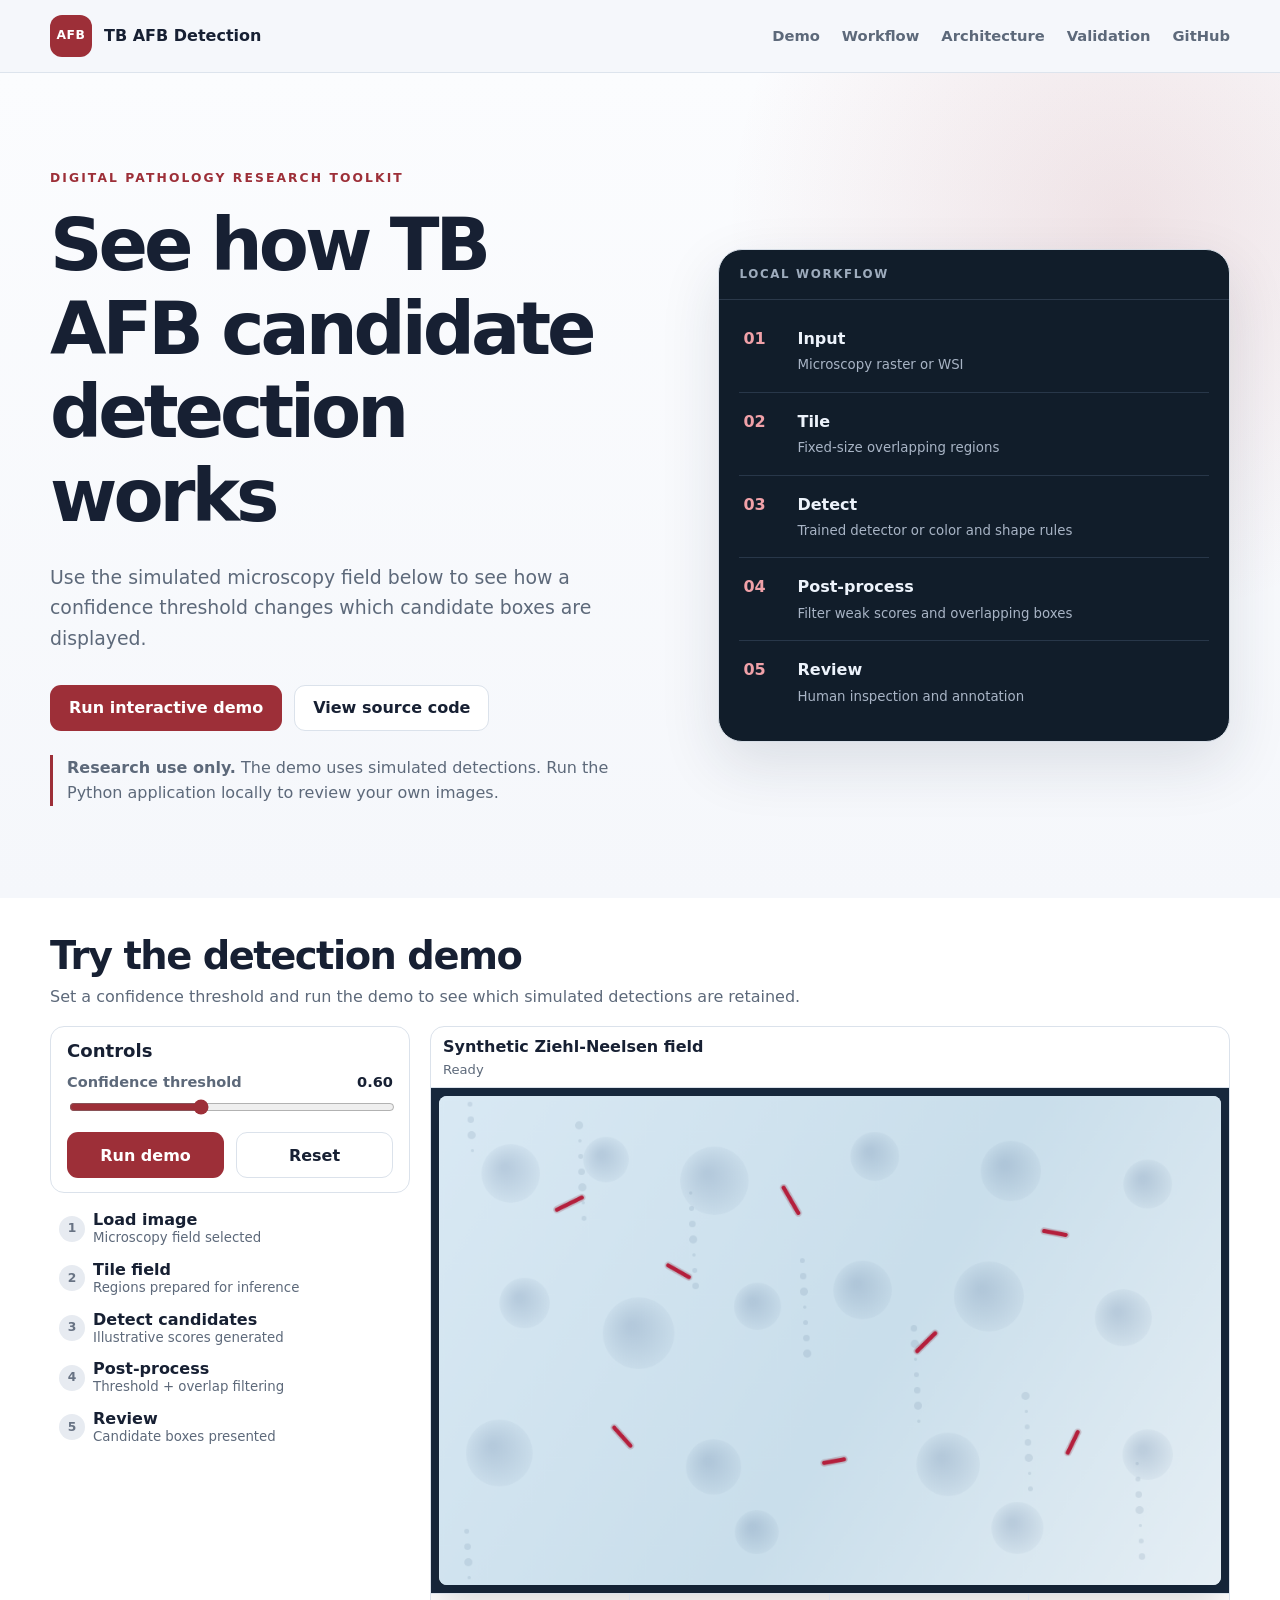
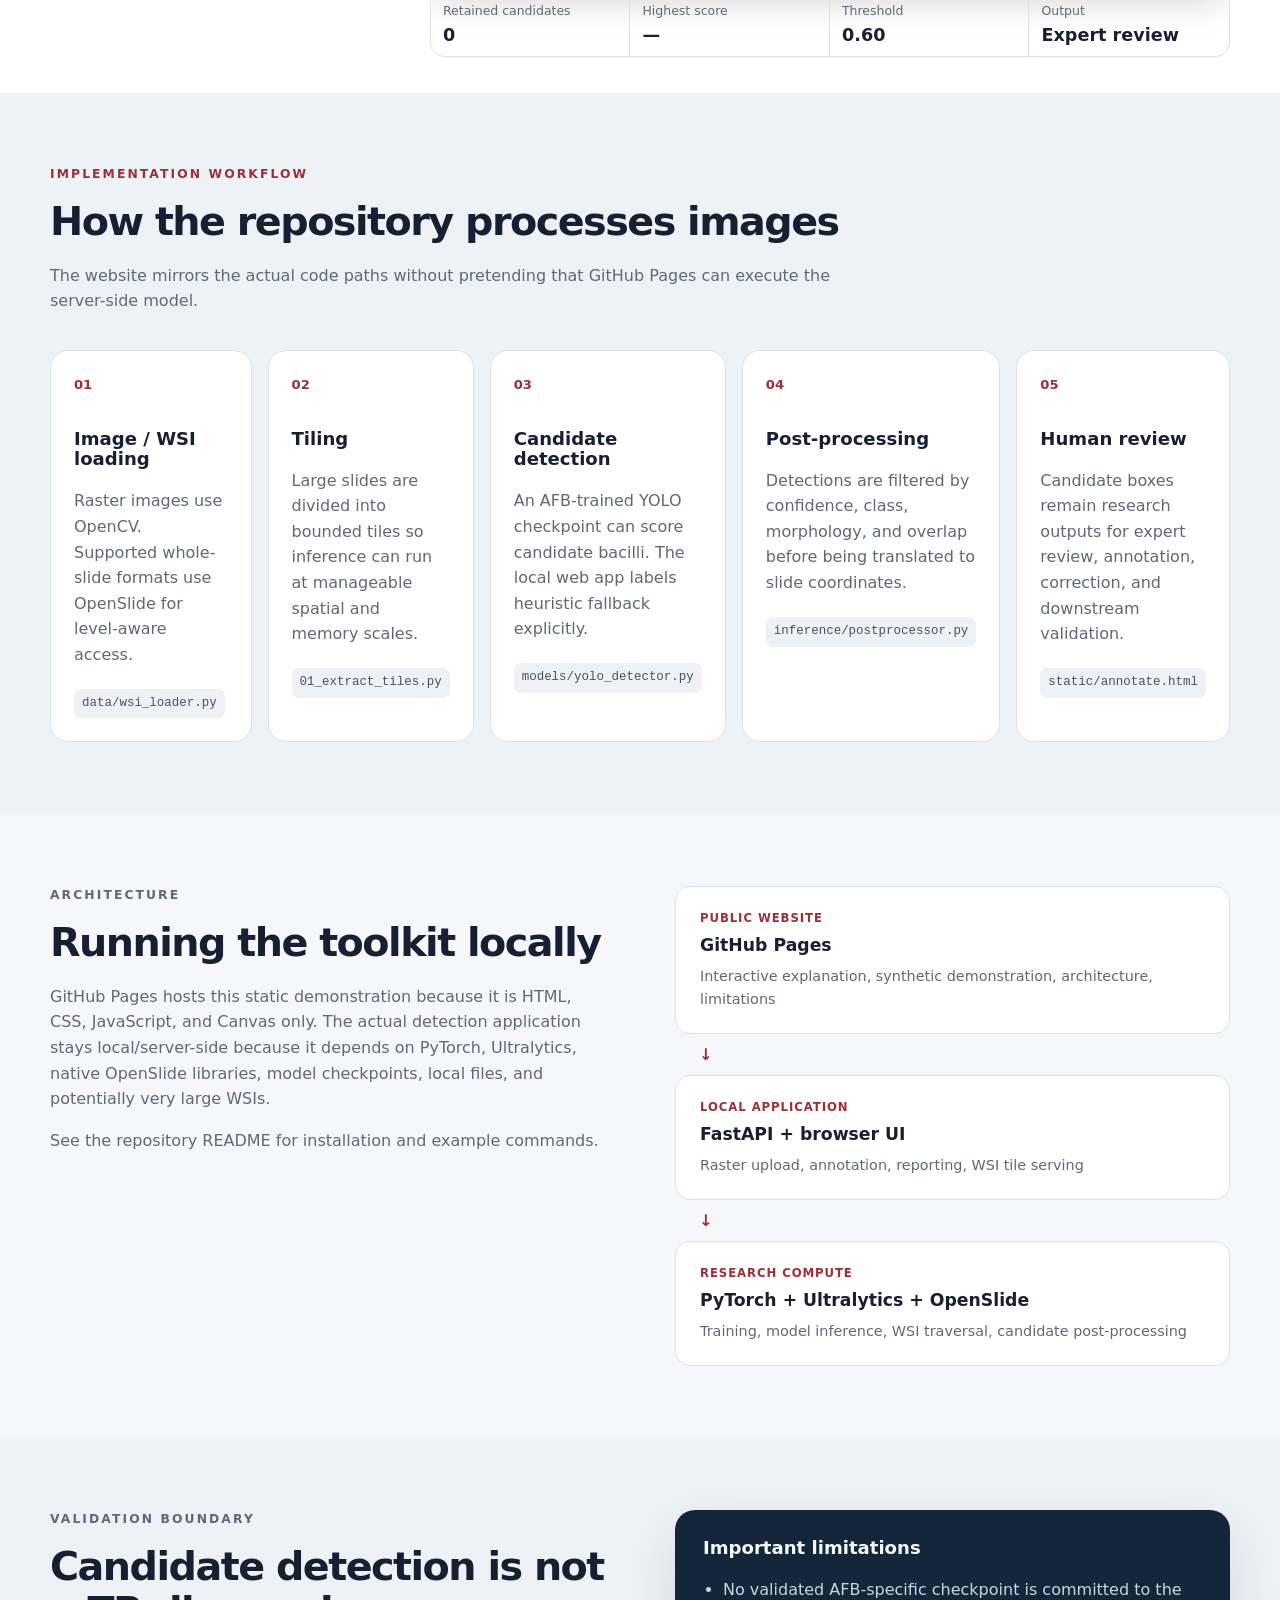
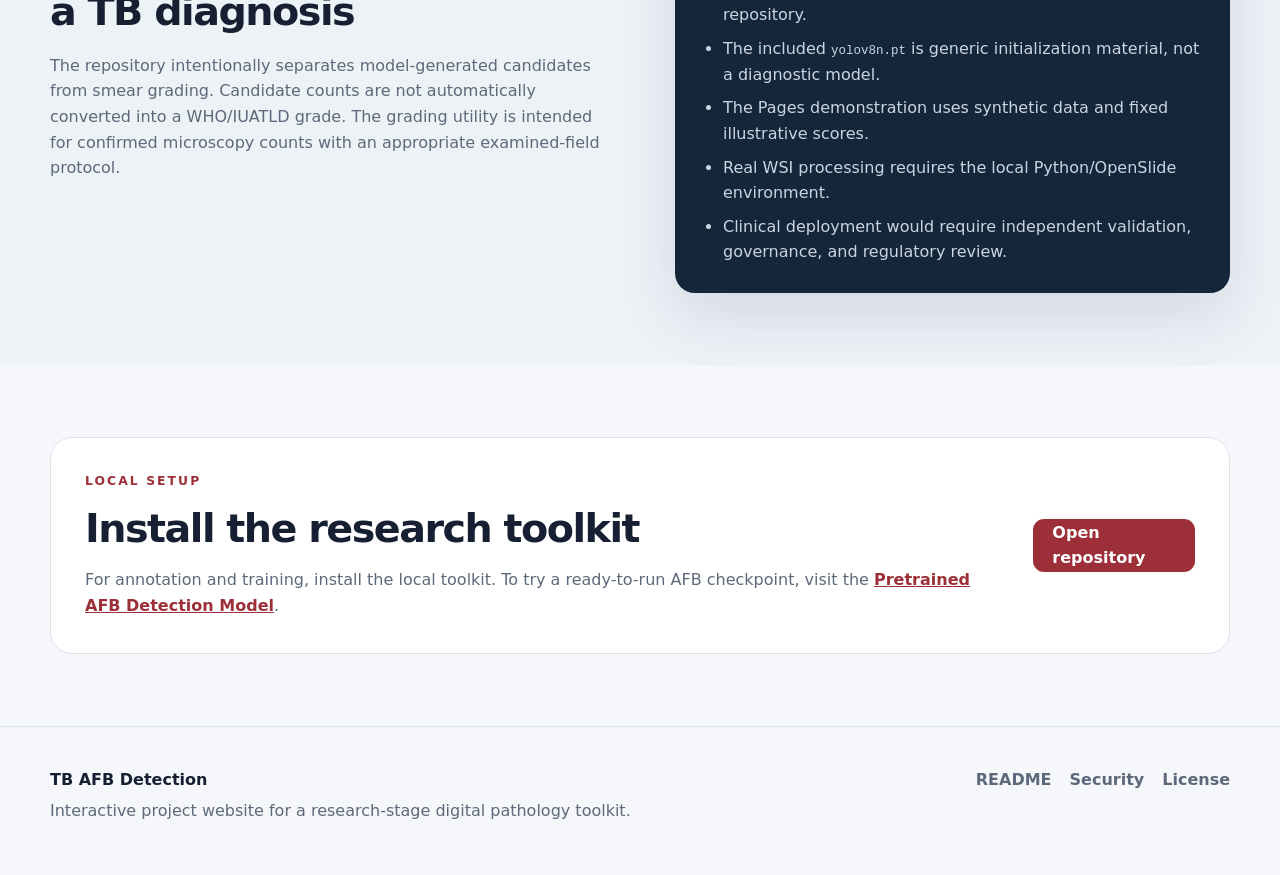
==== commit 48777f2f: "Link the companion project site" ====
--- a/docs/index.html
+++ b/docs/index.html
@@ -6,7 +6,7 @@
   <meta name="description" content="Interactive project website for the TB AFB Detection research toolkit, demonstrating the microscopy and whole-slide candidate-detection workflow.">
   <meta http-equiv="Content-Security-Policy" content="default-src 'self'; script-src 'self'; style-src 'self'; img-src 'self' data: blob:; object-src 'none'; base-uri 'none'; form-action 'none'">
   <title>TB AFB Detection — Interactive Project Demo</title>
-  <link rel="stylesheet" href="styles.css?v=2">
+  <link rel="stylesheet" href="styles.css?v=3">
 </head>
 <body>
   <a class="skip-link" href="#main">Skip to content</a>
@@ -114,7 +114,7 @@
       </div>
     </section>
 
-    <section class="section"><div class="shell callout"><div><p class="eyebrow">Local setup</p><h2>Install the research toolkit</h2><p>Source code, tests, security notes, launchers, Docker configuration, training, and inference workflows are available in the repository.</p></div><a class="button primary" href="https://github.com/abusuraihsakhri/tb_afb_detection">Open repository</a></div></section>
+    <section class="section"><div class="shell callout"><div><p class="eyebrow">Local setup</p><h2>Install the research toolkit</h2><p>For annotation and training, install the local toolkit. To try a ready-to-run AFB checkpoint, visit the <a class="companion-link" href="https://abusuraihsakhri.github.io/pretrained-tb-afb-detection-model/">Pretrained AFB Detection Model</a>.</p></div><a class="button primary" href="https://github.com/abusuraihsakhri/tb_afb_detection">Open repository</a></div></section>
   </main>
 
   <footer><div class="shell footer-grid"><div><strong>TB AFB Detection</strong><p>Interactive project website for a research-stage digital pathology toolkit.</p></div><div><a href="https://github.com/abusuraihsakhri/tb_afb_detection/blob/main/README.md">README</a><a href="https://github.com/abusuraihsakhri/tb_afb_detection/blob/main/SECURITY.md">Security</a><a href="https://github.com/abusuraihsakhri/tb_afb_detection/blob/main/LICENSE">License</a></div></div></footer>
--- a/docs/styles.css
+++ b/docs/styles.css
@@ -603,6 +603,11 @@
   margin-bottom:10px
 }
 
+.companion-link {
+  color:var(--accent);
+  font-weight:700
+}
+
 .callout p:last-child {
   margin-bottom:0;
   color:var(--muted)
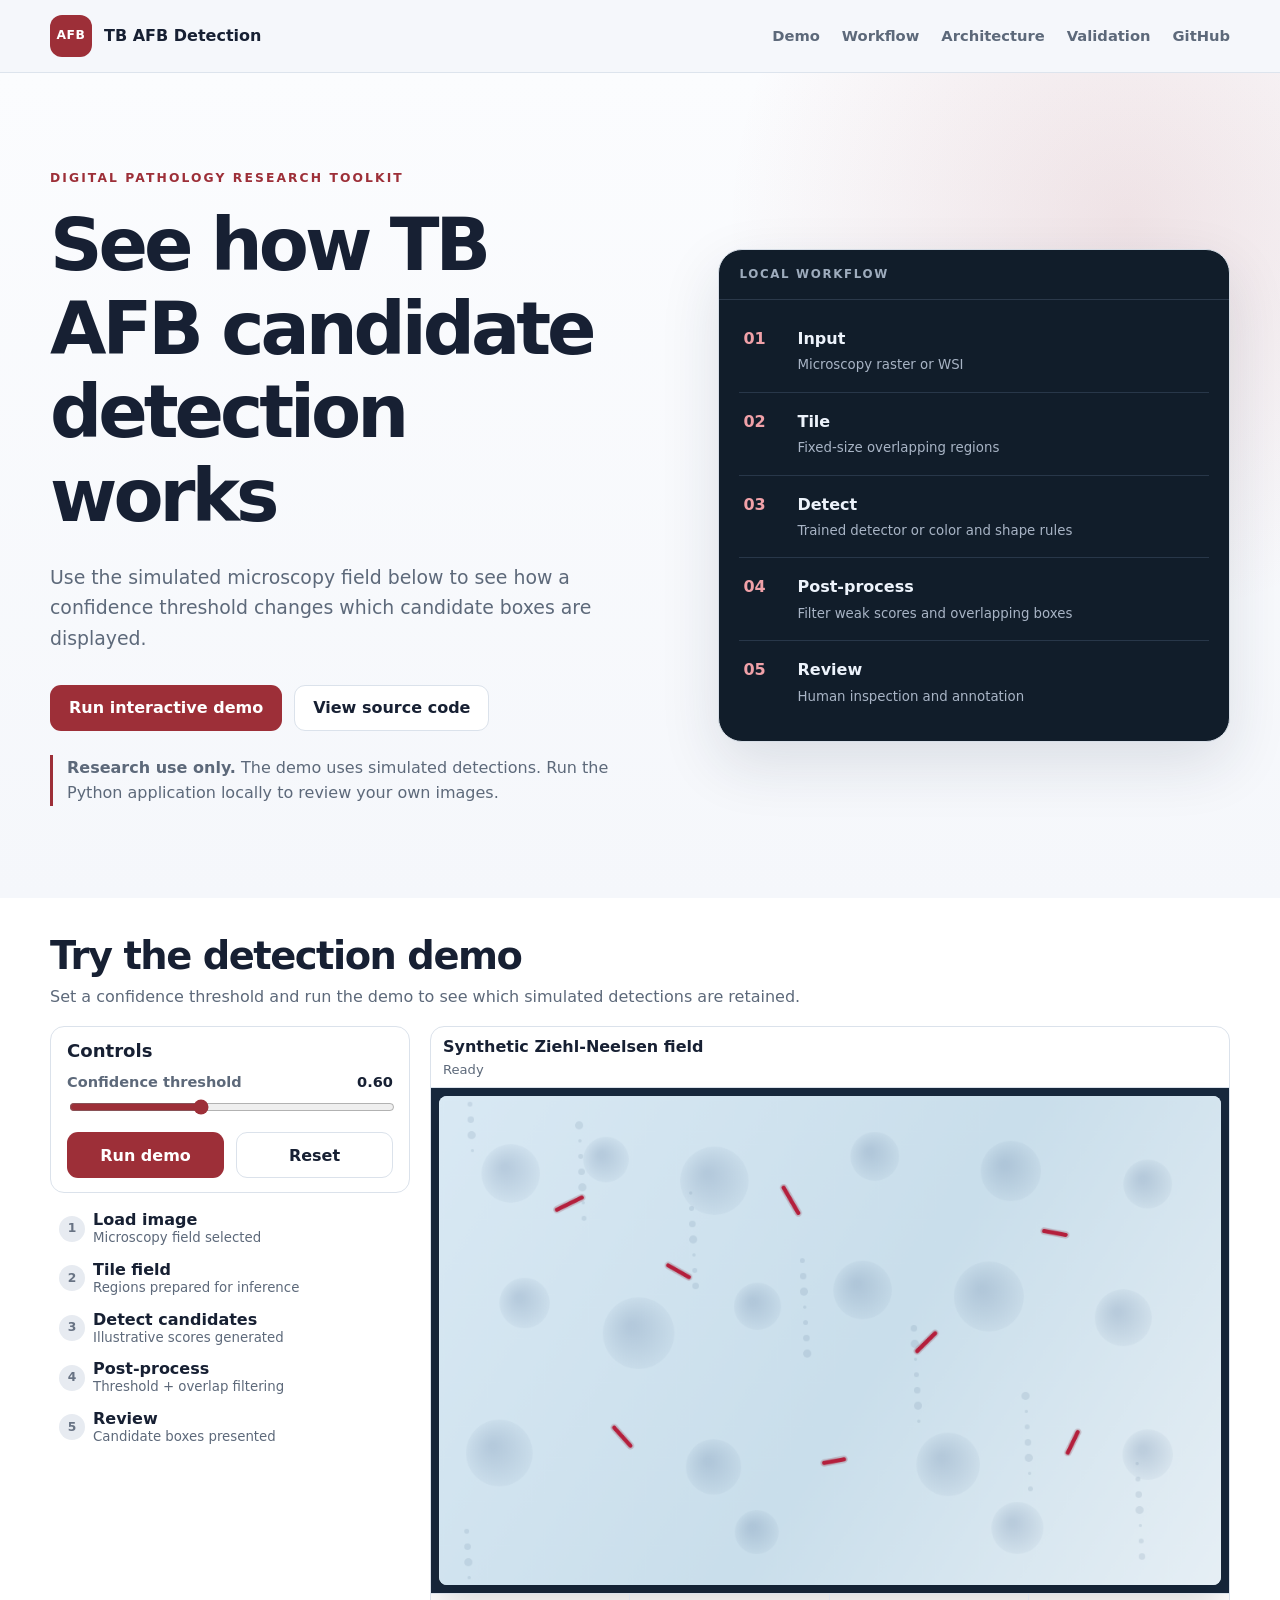
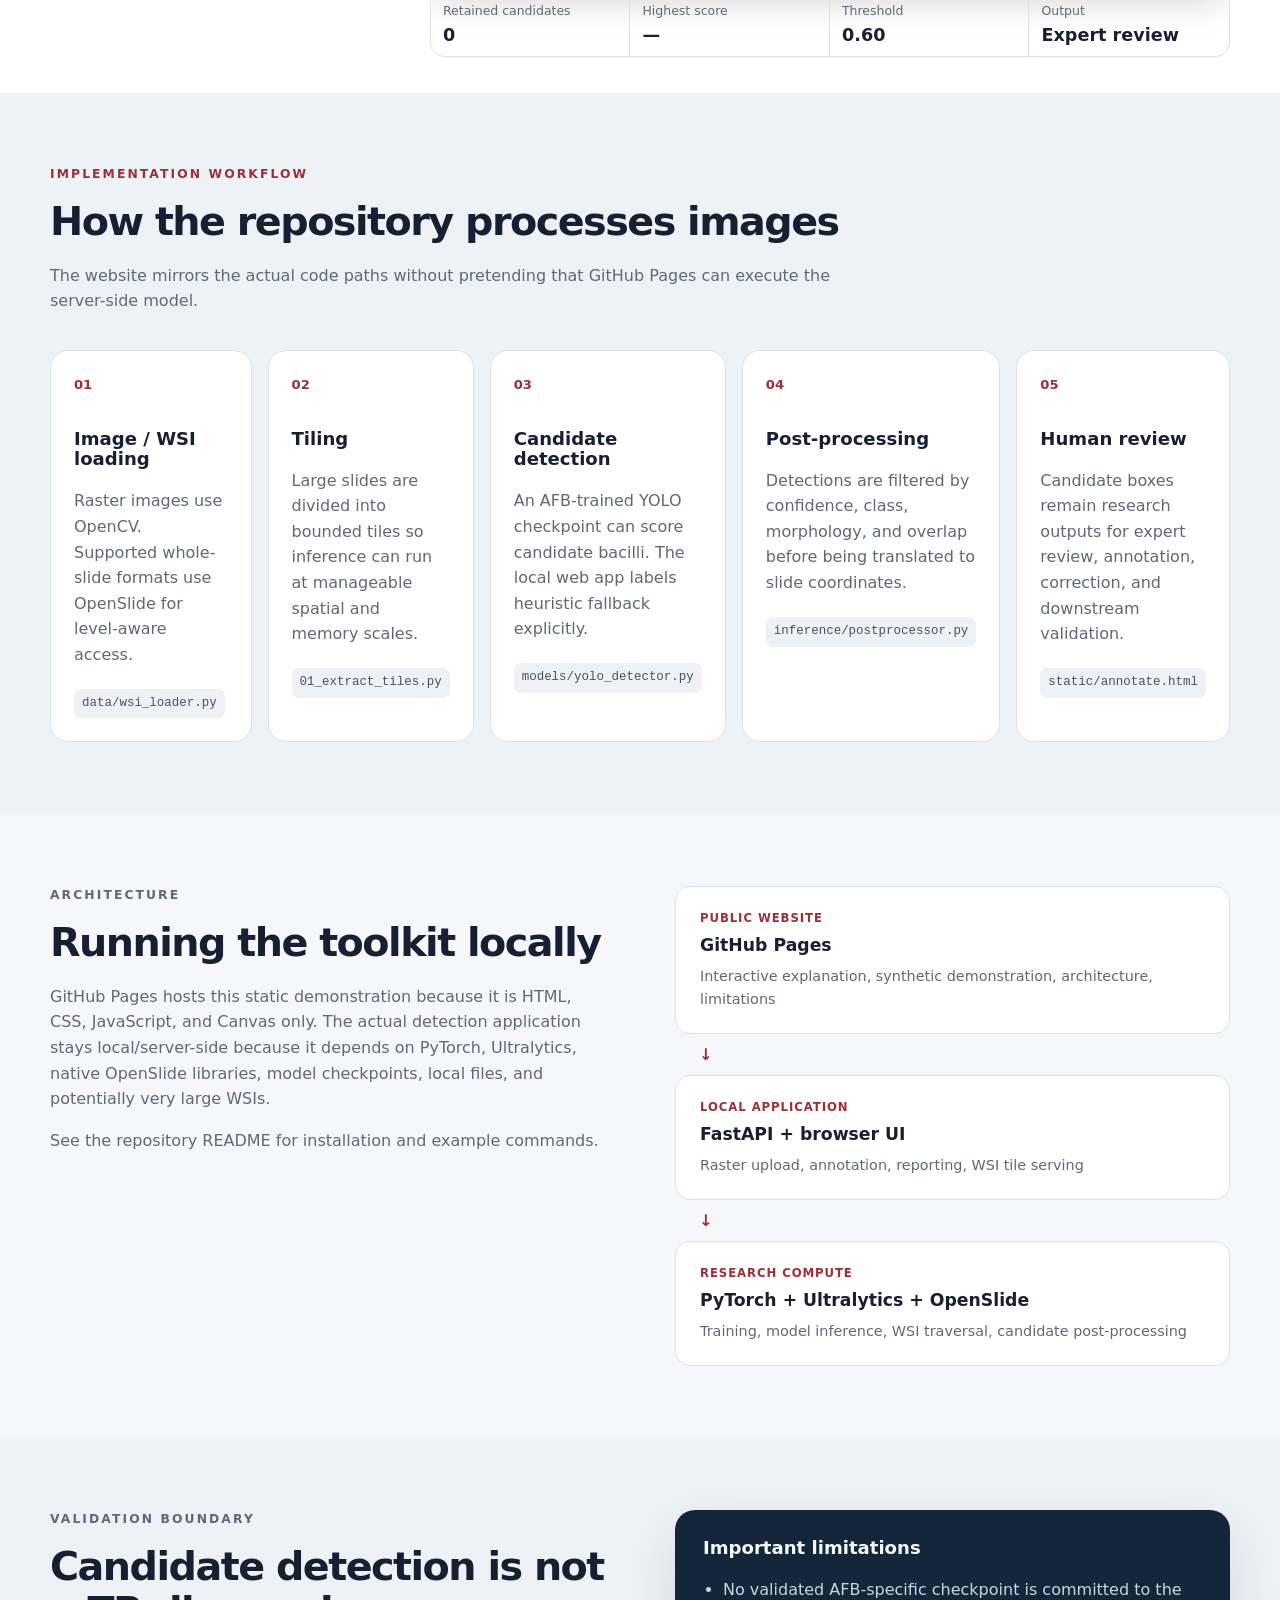
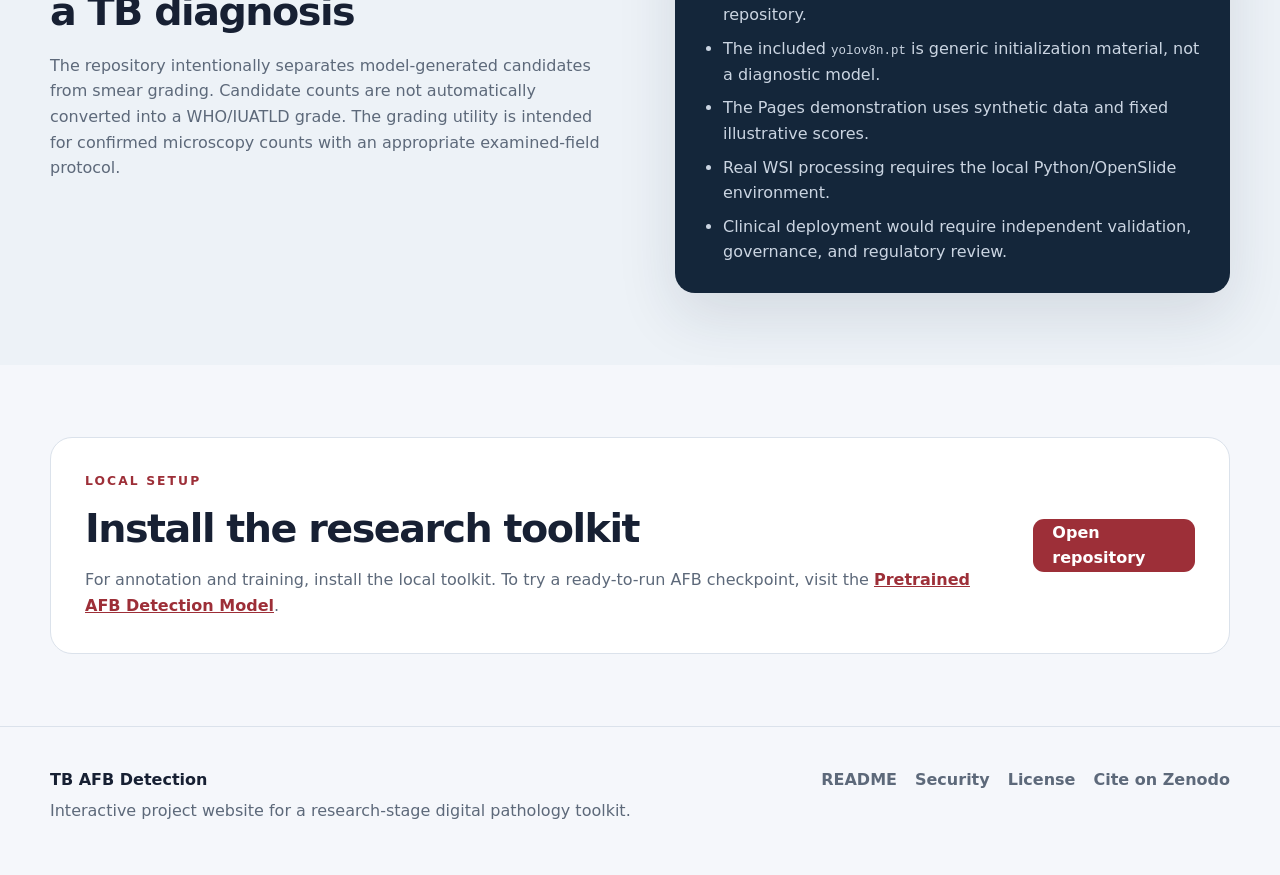
==== commit f6ebc809: "Add Zenodo citation link to project site" ====
--- a/docs/index.html
+++ b/docs/index.html
@@ -117,7 +117,7 @@
     <section class="section"><div class="shell callout"><div><p class="eyebrow">Local setup</p><h2>Install the research toolkit</h2><p>For annotation and training, install the local toolkit. To try a ready-to-run AFB checkpoint, visit the <a class="companion-link" href="https://abusuraihsakhri.github.io/pretrained-tb-afb-detection-model/">Pretrained AFB Detection Model</a>.</p></div><a class="button primary" href="https://github.com/abusuraihsakhri/tb_afb_detection">Open repository</a></div></section>
   </main>
 
-  <footer><div class="shell footer-grid"><div><strong>TB AFB Detection</strong><p>Interactive project website for a research-stage digital pathology toolkit.</p></div><div><a href="https://github.com/abusuraihsakhri/tb_afb_detection/blob/main/README.md">README</a><a href="https://github.com/abusuraihsakhri/tb_afb_detection/blob/main/SECURITY.md">Security</a><a href="https://github.com/abusuraihsakhri/tb_afb_detection/blob/main/LICENSE">License</a></div></div></footer>
+  <footer><div class="shell footer-grid"><div><strong>TB AFB Detection</strong><p>Interactive project website for a research-stage digital pathology toolkit.</p></div><div><a href="https://github.com/abusuraihsakhri/tb_afb_detection/blob/main/README.md">README</a><a href="https://github.com/abusuraihsakhri/tb_afb_detection/blob/main/SECURITY.md">Security</a><a href="https://github.com/abusuraihsakhri/tb_afb_detection/blob/main/LICENSE">License</a><a href="https://doi.org/10.5281/zenodo.24565627">Cite on Zenodo</a></div></div></footer>
   <script src="demo.js"></script>
 </body>
 </html>
